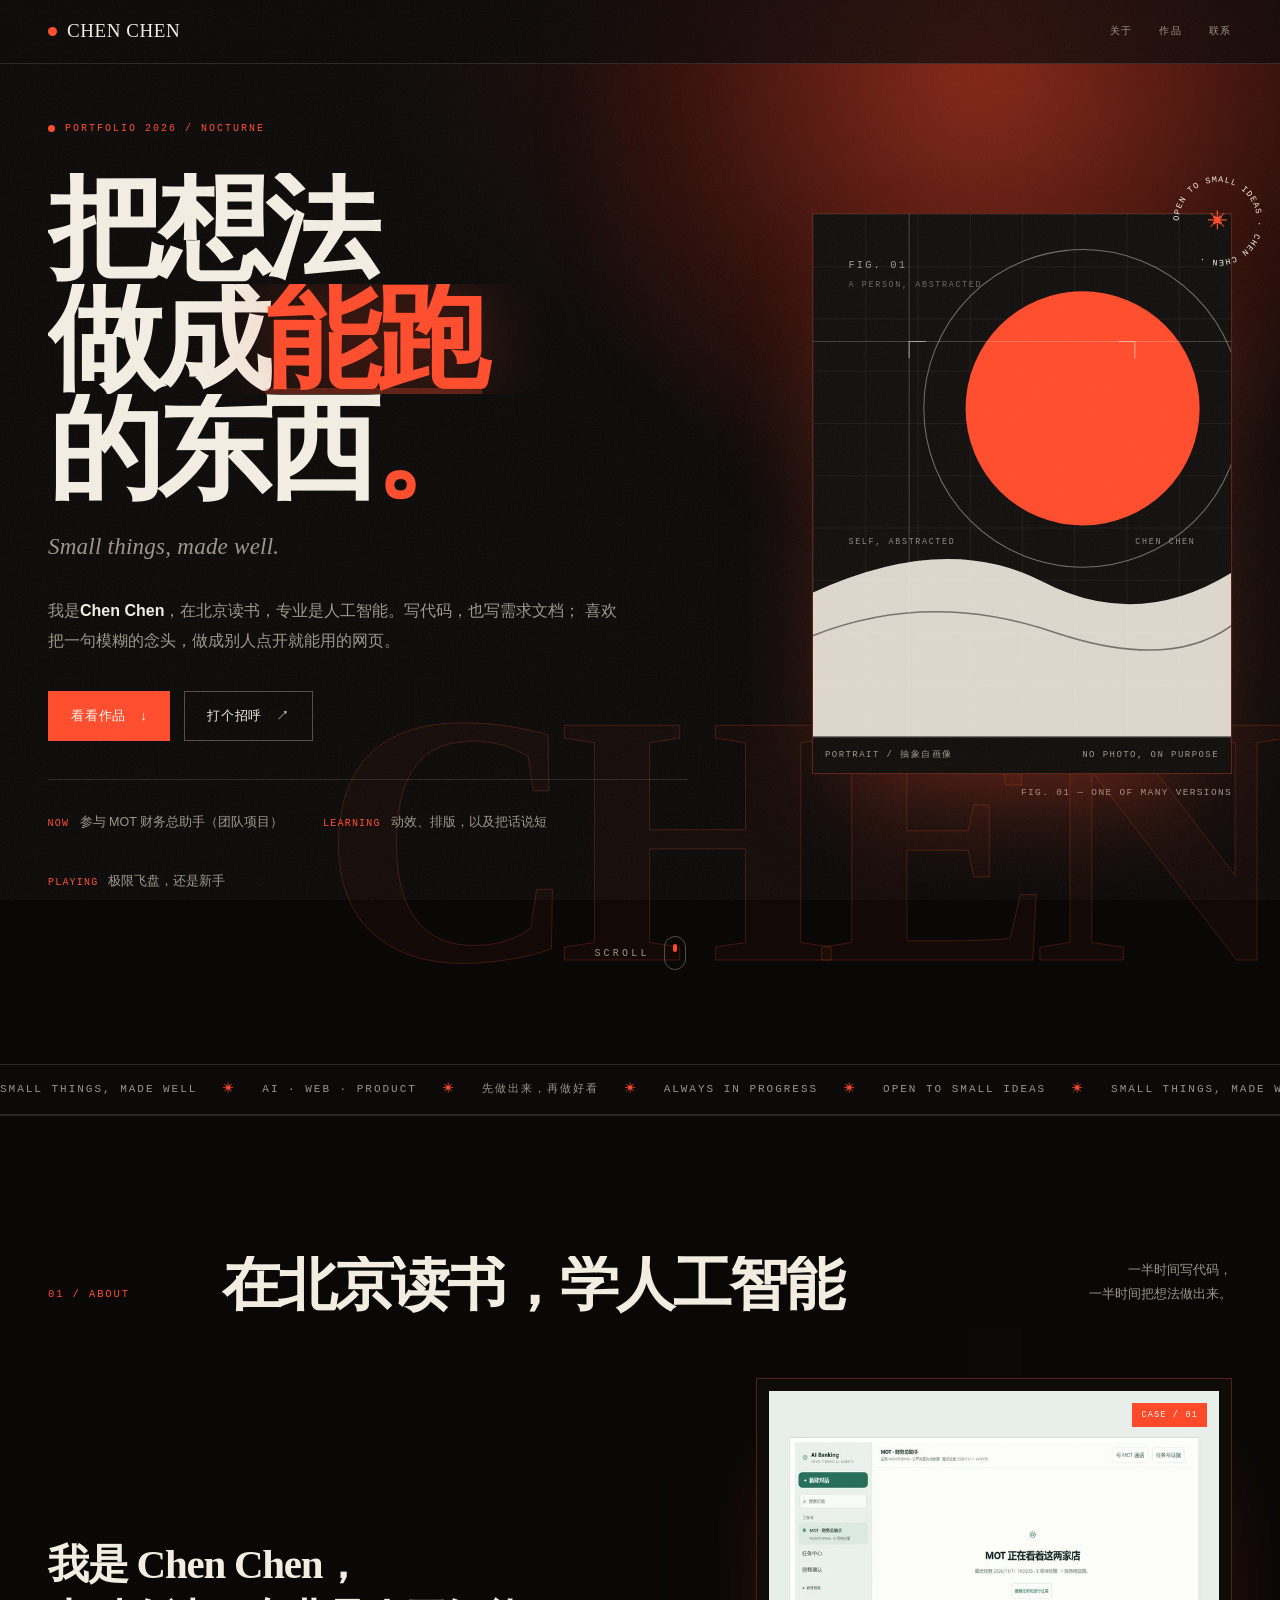
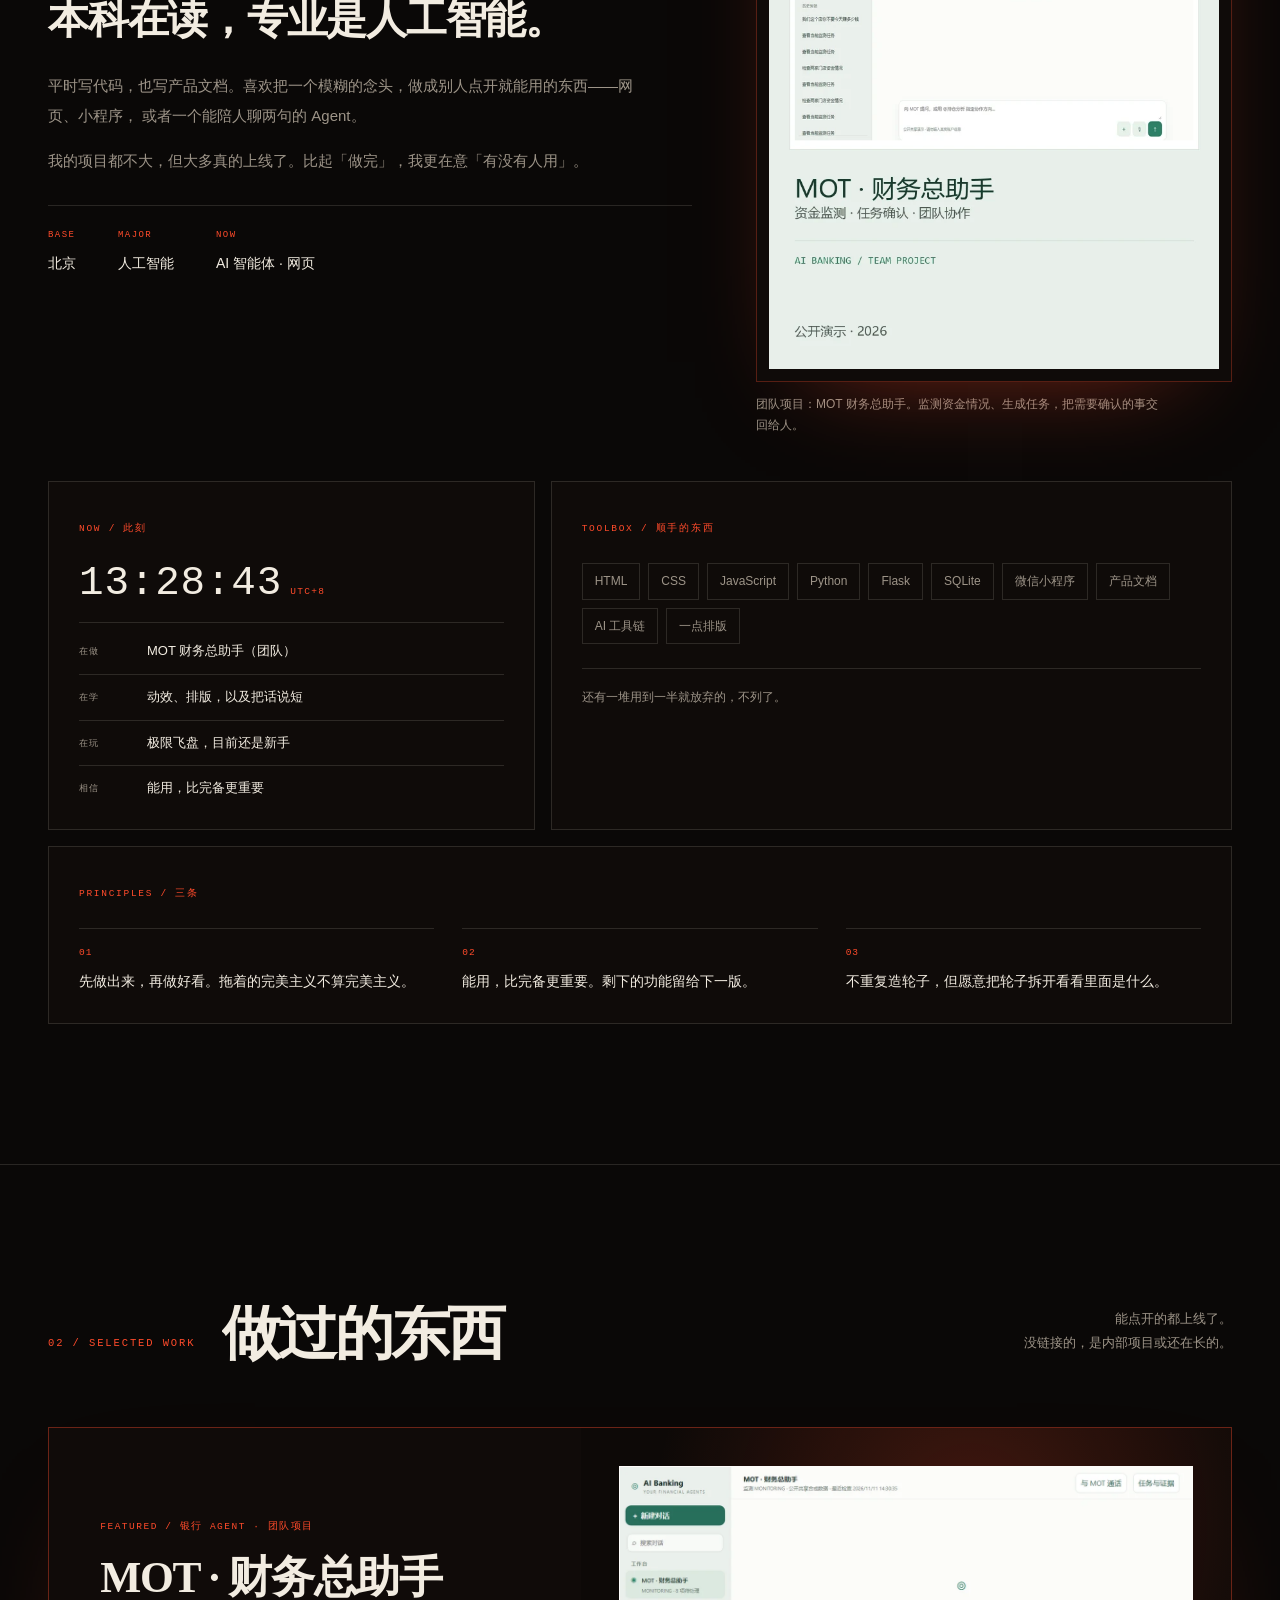
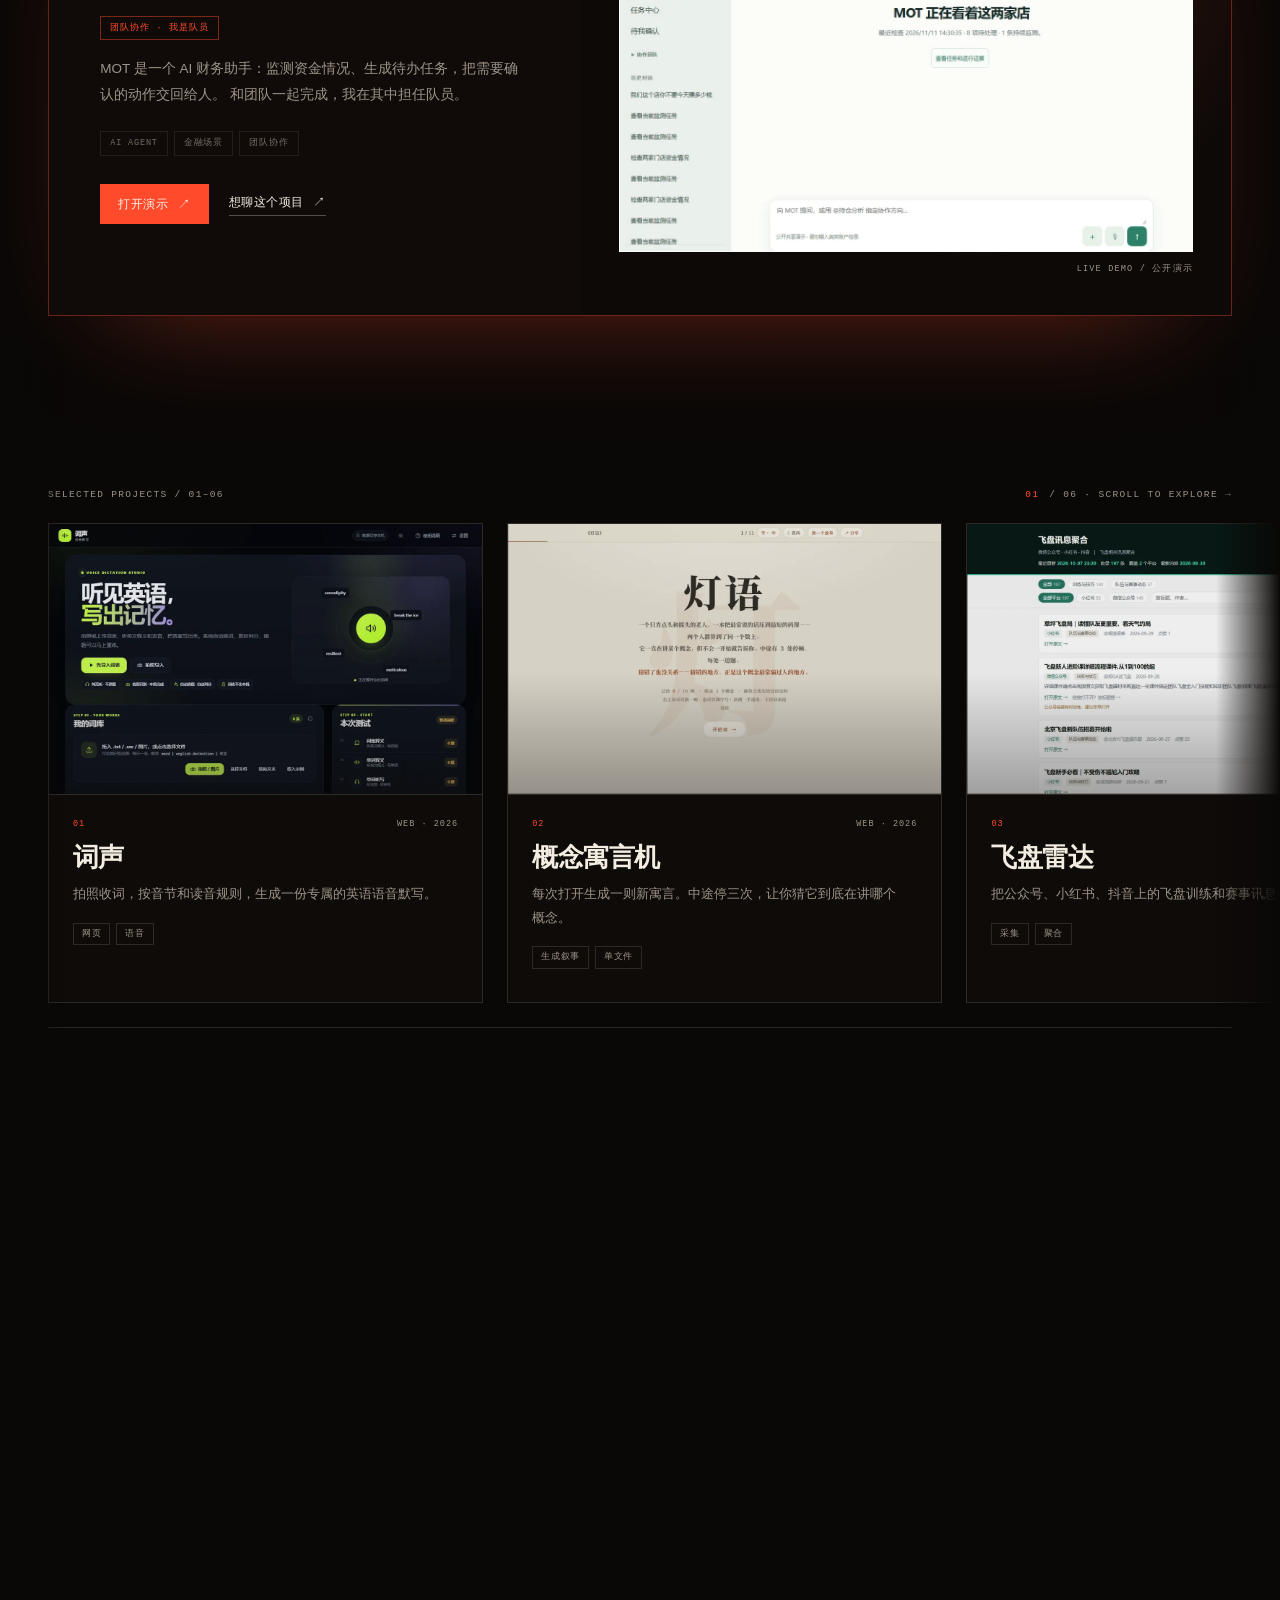
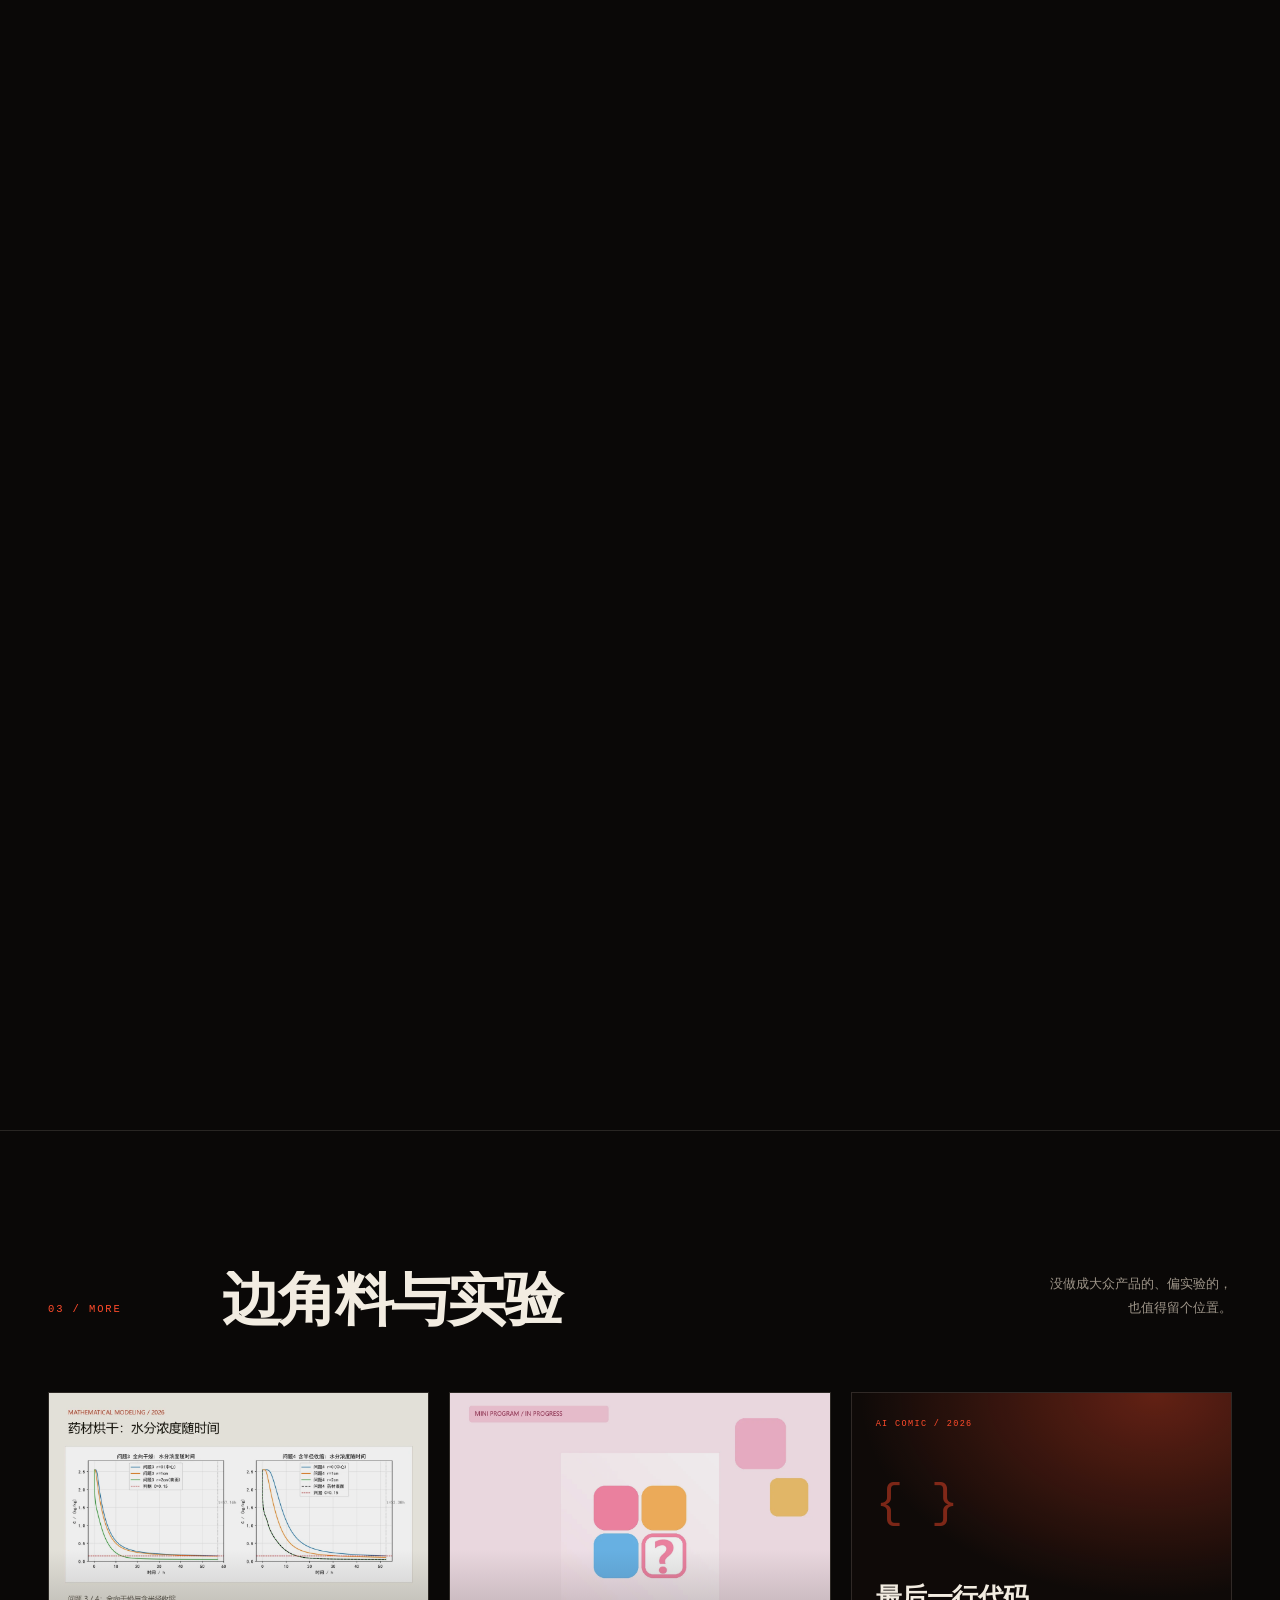
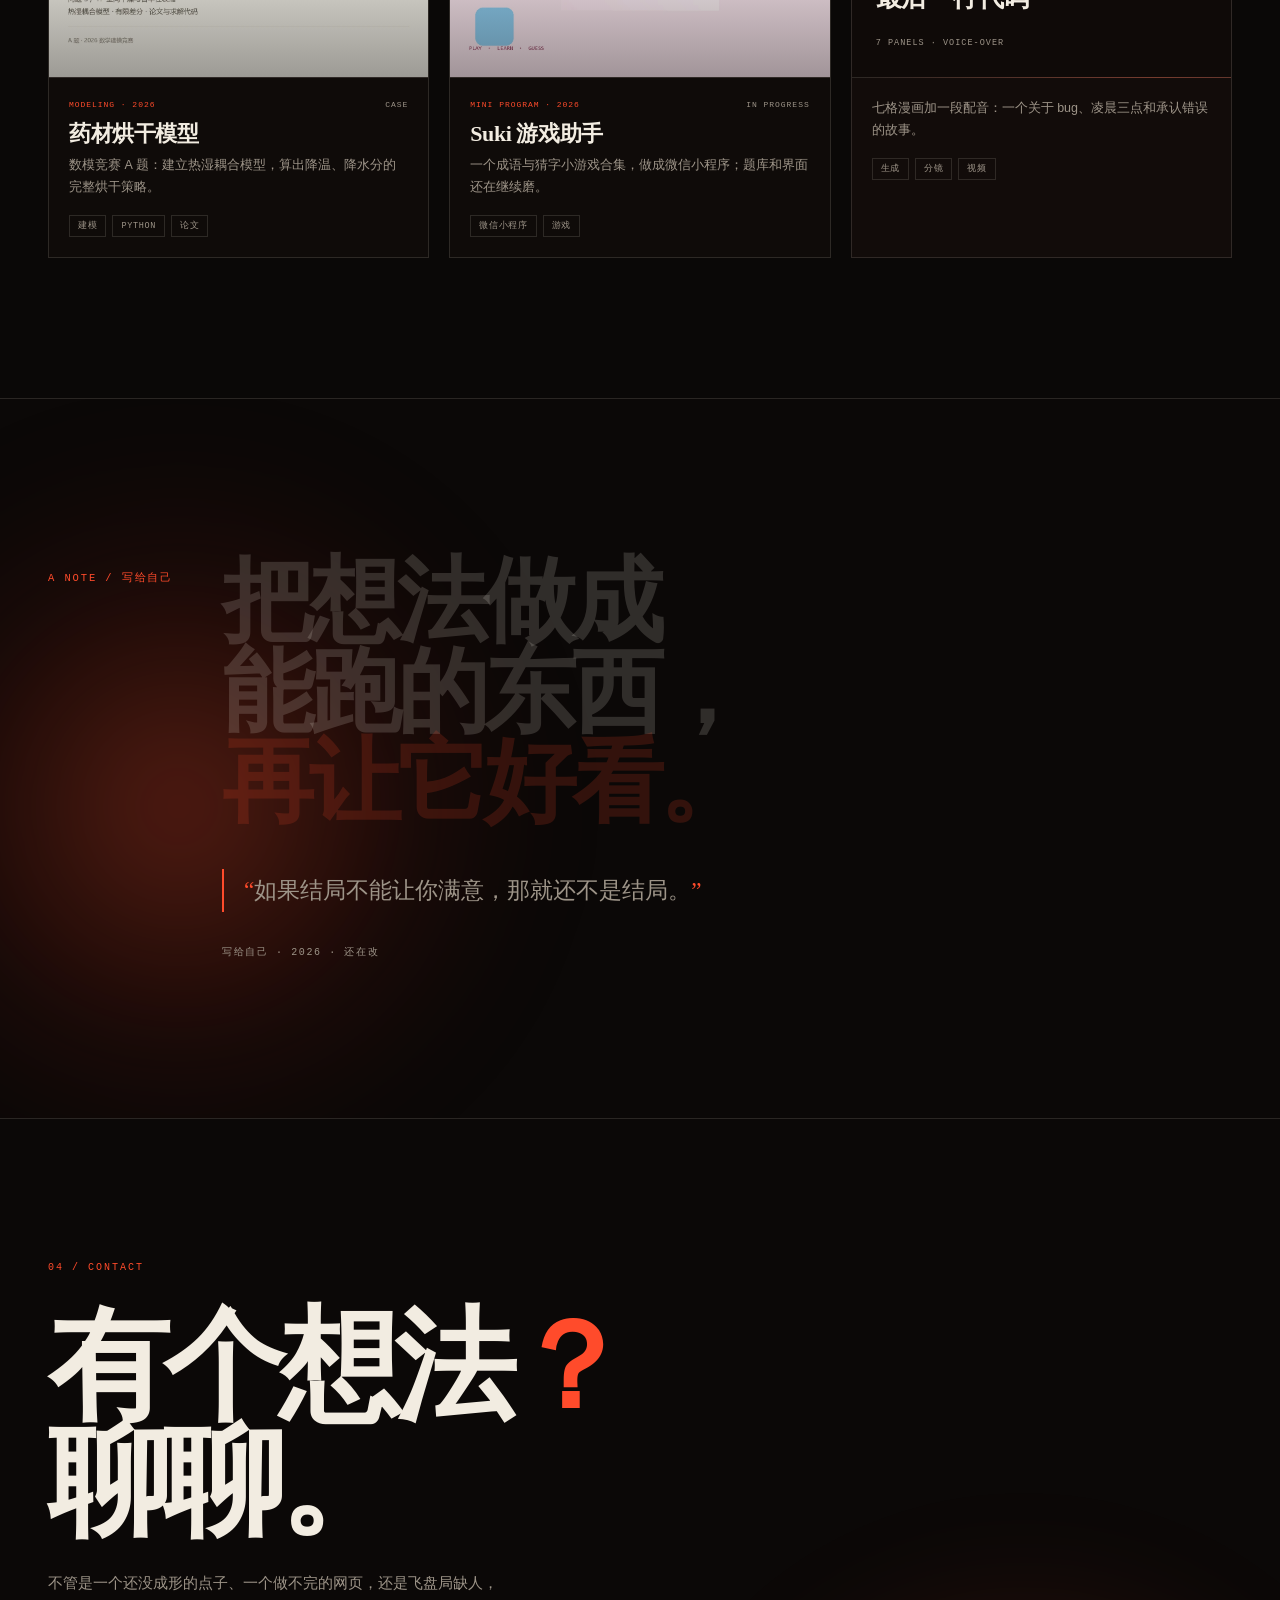
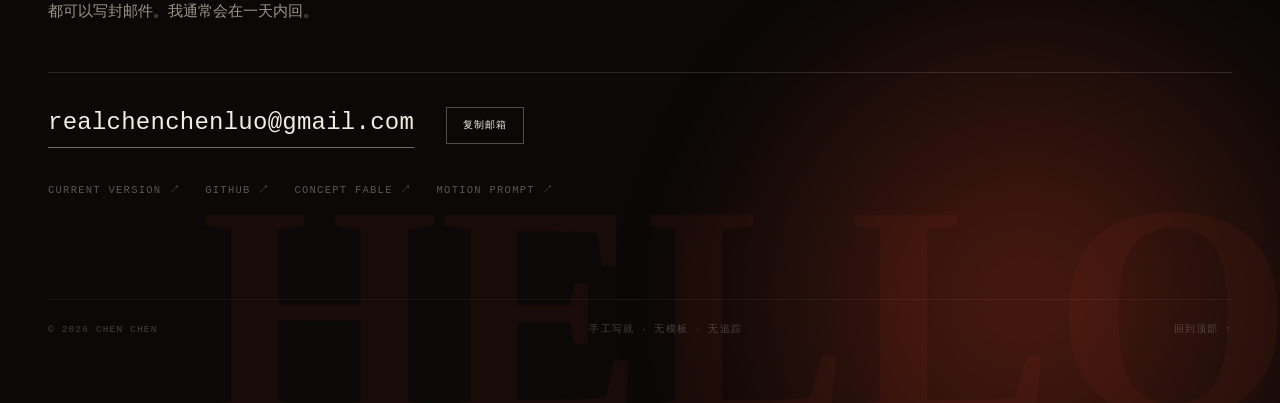
==== v06/index.html @ cf4fee7f "Add Nocturne v06 trial skin" ====
<!DOCTYPE html>
<html lang="zh-CN" data-theme="dark">
<head>
<meta charset="UTF-8">
<meta name="viewport" content="width=device-width, initial-scale=1.0">
<title>Chen Chen · 把想法做成能跑的东西</title>
<meta name="description" content="Chen Chen 的个人主页：在北京学人工智能，写代码，也做点小东西。">
<meta name="author" content="Chen Chen">
<meta name="robots" content="noindex">
<meta property="og:title" content="Chen Chen · 把想法做成能跑的东西">
<meta property="og:description" content="在北京学人工智能，做 AI 智能体、网页和一些小实验。">
<meta property="og:type" content="website">
<link rel="icon" href="data:image/svg+xml,%3Csvg xmlns='http://www.w3.org/2000/svg' viewBox='0 0 64 64'%3E%3Crect width='64' height='64' fill='%2317160f'/%3E%3Ccircle cx='32' cy='32' r='15' fill='%23c4472d'/%3E%3C/svg%3E">
  <script>
  document.documentElement.classList.add('js');
  document.documentElement.setAttribute('data-theme', 'dark');
</script>
<style>
  :root {
    --paper: #f3efe6;
    --paper-2: #eae4d6;
    --card: #f7f4ec;
    --ink: #17160f;
    --soft: #615c50;
    --line: rgba(23, 22, 15, .16);
    --line-strong: rgba(23, 22, 15, .38);
    --accent: #c4472d;
    --accent-soft: rgba(196, 71, 45, .1);
    --serif: "Noto Serif SC", "Songti SC", "STSong", "Source Han Serif SC", "SimSun", serif;
    --sans: "PingFang SC", "Hiragino Sans GB", "Microsoft YaHei", "Noto Sans SC", -apple-system, BlinkMacSystemFont, "Segoe UI", sans-serif;
    --mono: "SFMono-Regular", "Cascadia Code", "JetBrains Mono", Consolas, "Liberation Mono", monospace;
    --ease: cubic-bezier(.22, .68, .18, 1);
  }

  html[data-theme="dark"] {
    --paper: #141412;
    --paper-2: #1d1c18;
    --card: #191814;
    --ink: #f1ecdf;
    --soft: #a49e8e;
    --line: rgba(241, 236, 223, .16);
    --line-strong: rgba(241, 236, 223, .4);
    --accent: #e26a4a;
    --accent-soft: rgba(226, 106, 74, .12);
  }

  * { box-sizing: border-box; }
  html { scroll-behavior: smooth; }
  body {
    margin: 0;
    background: var(--paper);
    color: var(--ink);
    font-family: var(--sans);
    font-size: 16px;
    line-height: 1.7;
    -webkit-font-smoothing: antialiased;
    overflow-x: hidden;
  }
  body::after {
    content: "";
    position: fixed;
    inset: 0;
    z-index: 999;
    pointer-events: none;
    opacity: .045;
    background-image: url("data:image/svg+xml,%3Csvg xmlns='http://www.w3.org/2000/svg' width='180' height='180'%3E%3Cfilter id='n'%3E%3CfeTurbulence type='fractalNoise' baseFrequency='0.85' numOctaves='2' stitchTiles='stitch'/%3E%3C/filter%3E%3Crect width='100%25' height='100%25' filter='url(%23n)'/%3E%3C/svg%3E");
  }
  ::selection { background: var(--accent); color: #fff8ee; }
  a { color: inherit; text-decoration: none; }
  img, svg { display: block; max-width: 100%; }
  button { font: inherit; color: inherit; }
  :focus-visible { outline: 2px dashed var(--accent); outline-offset: 4px; }

  .wrap { width: min(1240px, calc(100% - 96px)); margin-inline: auto; }
  .mono { font-family: var(--mono); }
  .accent { color: var(--accent); }
  .section-title { text-wrap: balance; }
  .hero-intro, .intro-copy p, .project-body p, .experiment-body p, .contact-sub { text-wrap: pretty; }

  .skip {
    position: fixed; top: 12px; left: 12px; z-index: 1000;
    padding: 10px 16px; background: var(--ink); color: var(--paper);
    transform: translateY(-160%); transition: transform .2s;
  }
  .skip:focus { transform: translateY(0); }

  /* ---------- progress ---------- */
  .progress {
    position: fixed; top: 0; left: 0; right: 0; height: 2px;
    z-index: 120; background: transparent;
  }
  .progress span {
    display: block; height: 100%; width: 100%;
    background: var(--accent);
    transform: scaleX(0); transform-origin: left;
  }

  /* ---------- header ---------- */
  .site-head {
    position: fixed; top: 0; left: 0; right: 0; z-index: 110;
    height: 64px;
    display: flex; align-items: center;
    border-bottom: 1px solid var(--line);
    background: color-mix(in srgb, var(--paper) 84%, transparent);
    -webkit-backdrop-filter: blur(12px);
    backdrop-filter: blur(12px);
    transition: transform .3s cubic-bezier(.45, 0, .55, 1), box-shadow .3s ease;
  }
  .site-head.is-hidden { transform: translateY(-100%); }
  .site-head.is-scrolled { box-shadow: 0 12px 24px -20px rgba(23, 22, 15, .45); }
  .head-inner {
    width: min(1240px, calc(100% - 96px)); margin-inline: auto;
    display: flex; align-items: center; justify-content: space-between; gap: 24px;
  }
  .brand {
    display: inline-flex; align-items: center; gap: 10px;
    font-family: var(--mono); font-size: 12px; letter-spacing: .16em;
  }
  .brand-dot {
    width: 9px; height: 9px; border-radius: 50%;
    background: var(--accent);
    box-shadow: 0 0 0 0 var(--accent-soft);
    animation: pulse 2.6s infinite;
  }
  .brand-en { letter-spacing: .16em; }
  .head-nav { display: flex; align-items: center; gap: 28px; }
  .head-nav a {
    position: relative; font-size: 13px; color: var(--soft);
    letter-spacing: .04em; transition: color .25s;
  }
  .head-nav a::after {
    content: ""; position: absolute; left: 0; bottom: -5px;
    width: 100%; height: 1px; background: var(--ink);
    transform: scaleX(0); transform-origin: right; transition: transform .3s var(--ease);
  }
  .head-nav a:hover { color: var(--ink); }
  .head-nav a:hover::after { transform: scaleX(1); transform-origin: left; }
  .head-nav a.is-active { color: var(--accent); }
  .head-nav a.is-active::after {
    background: var(--accent);
    transform: scaleX(1); transform-origin: left;
    transition: transform .25s cubic-bezier(.33, 1, .68, 1);
  }

  .theme-btn {
    width: 36px; height: 36px; padding: 0;
    display: grid; place-items: center;
    border: 1px solid var(--line); border-radius: 50%;
    background: transparent; cursor: pointer;
    transition: border-color .25s, transform .35s var(--ease);
  }
  .theme-btn:hover { border-color: var(--line-strong); transform: rotate(18deg); }
  .theme-btn svg { width: 16px; height: 16px; }
  .theme-btn .icon-sun { display: none; }
  html[data-theme="dark"] .theme-btn .icon-sun { display: block; }
  html[data-theme="dark"] .theme-btn .icon-moon { display: none; }

  /* ---------- hero ---------- */
  .hero { position: relative; padding: 142px 0 64px; }
  .hero > .wrap { position: relative; }
  .hero-copy, .hero-figure { position: relative; z-index: 1; }
  .hero-grid {
    display: grid; grid-template-columns: minmax(0, 1.28fr) minmax(300px, .72fr);
    gap: clamp(36px, 6vw, 92px); align-items: center;
  }
  .kicker {
    display: inline-flex; align-items: center; gap: 10px;
    font-family: var(--mono); font-size: 11px; letter-spacing: .18em;
    color: var(--soft); text-transform: uppercase;
  }
  .live-dot {
    width: 7px; height: 7px; border-radius: 50%; background: var(--accent);
    animation: pulse 2.2s infinite;
  }
  .hero-title {
    margin: 26px 0 0;
    font-family: var(--serif);
    font-weight: 700;
    font-size: clamp(54px, 7.6vw, 112px);
    line-height: 1.02;
    letter-spacing: -.035em;
  }
  .hero-title .line { display: block; overflow: hidden; padding-bottom: .06em; }
  .hero-title .line > span {
    display: inline-block;
    transform: translateY(112%);
    animation: rise .95s var(--ease) forwards;
  }
  .hero-title .line:nth-child(2) > span { animation-delay: .1s; }
  .hero-title .line:nth-child(3) > span { animation-delay: .2s; }
  .hero-title .mark {
    color: var(--accent); position: relative; white-space: nowrap;
  }
  .hero-title .mark::after {
    content: ""; position: absolute; left: 0; right: 0; bottom: .04em;
    height: .08em; background: currentColor; opacity: .28; border-radius: 2px;
    transform: scaleX(0); transform-origin: left;
    animation: underline 1s var(--ease) .95s forwards;
  }
  .hero-title .period { color: var(--accent); }
  .hero-en {
    margin: 22px 0 0;
    font-family: var(--serif); font-style: italic;
    font-size: clamp(17px, 1.6vw, 21px);
    color: var(--soft); letter-spacing: .01em;
    opacity: 0; animation: fade .7s ease .65s forwards;
  }
  .hero-intro {
    margin: 30px 0 0; max-width: 34em;
    font-size: 16px; line-height: 1.95; color: var(--soft);
    opacity: 0; animation: fade .7s ease .75s forwards;
  }
  .hero-intro strong { color: var(--ink); font-weight: 600; }
  .hero-actions {
    margin-top: 34px; display: flex; flex-wrap: wrap; gap: 12px;
    opacity: 0; animation: fade .7s ease .85s forwards;
  }
  .btn {
    --mx: 0px; --my: 0px;
    display: inline-flex; align-items: center; gap: 14px;
    padding: 13px 22px; border: 1px solid var(--line-strong); border-radius: 2px;
    font-size: 13px; letter-spacing: .06em;
    transform: translate(var(--mx), var(--my));
    will-change: transform;
    transition: background .25s, color .25s, border-color .25s;
  }
  .btn span { transition: transform .25s var(--ease); }
  .btn:hover { border-color: var(--ink); }
  .btn:hover span { transform: translate(2px, -2px); }
  .btn-solid { background: var(--ink); color: var(--paper); border-color: var(--ink); }
  .btn-solid:hover { background: var(--accent); border-color: var(--accent); color: #fff8ee; }

  .hero-facts {
    display: flex; flex-wrap: wrap; gap: 12px 40px;
    margin-top: 38px; padding-top: 20px;
    border-top: 1px solid var(--line);
    opacity: 0; animation: fade .7s ease .9s forwards;
  }
  .fact { display: flex; gap: 10px; align-items: baseline; font-size: 12.5px; }
  .fact b {
    font-family: var(--mono); font-size: 10px; font-weight: 400;
    letter-spacing: .12em; color: var(--accent); text-transform: uppercase;
  }
  .fact span { color: var(--soft); }

  /* portrait */
  .hero-figure {
    position: relative; justify-self: end; width: 100%; max-width: 400px;
    opacity: 0; animation: fade 1s ease .35s forwards;
  }
  .portrait-stage { width: 100%; perspective: 900px; }
  .portrait {
    position: relative; margin: 0;
    border: 1px solid var(--line-strong);
    background: var(--paper-2);
    transform-style: preserve-3d;
    will-change: transform;
  }
  .portrait-art { position: relative; overflow: hidden; }
  .portrait svg { width: 100%; height: auto; }
  .portrait-glare {
    position: absolute; inset: 0; z-index: 2; pointer-events: none;
    opacity: 0;
    background: radial-gradient(130px circle at var(--gx, 50%) var(--gy, 50%), rgba(255, 255, 255, .42), rgba(255, 255, 255, 0) 70%);
    transition: opacity .4s cubic-bezier(.16, 1, .3, 1);
  }
  .portrait.is-tilting .portrait-glare { opacity: 1; }
  .portrait-caption {
    display: flex; justify-content: space-between; gap: 12px;
    padding: 10px 12px; border-top: 1px solid var(--line-strong);
    font-family: var(--mono); font-size: 9px; letter-spacing: .16em;
    color: var(--soft); text-transform: uppercase;
  }
  .stamp {
    position: absolute; top: -46px; right: -40px; z-index: 2;
    width: 108px; height: 108px;
    display: grid; place-items: center;
    overflow: hidden;
    color: var(--ink);
  }
  .stamp svg { position: absolute; inset: 0; width: 100%; height: 100%; animation: spin 26s linear infinite; }
  .stamp text {
    font-family: var(--mono); font-size: 8.5px; letter-spacing: .12em;
    fill: currentColor; text-transform: uppercase;
  }
  .stamp-star { font-size: 20px; color: var(--accent); }
  .figure-note {
    margin: 12px 0 0; text-align: right;
    font-family: var(--mono); font-size: 9.5px; letter-spacing: .14em;
    color: var(--soft); text-transform: uppercase;
  }

  .hero-watermark {
    position: absolute; right: -2vw; bottom: -4vw; z-index: 0;
    font-family: var(--serif); font-weight: 700; font-size: 21vw; line-height: 1;
    letter-spacing: -.06em; color: var(--ink); opacity: .035;
    pointer-events: none; user-select: none;
  }

  /* ---------- scroll cue ---------- */
  .scroll-cue {
    display: flex; align-items: center; justify-content: center; gap: 14px;
    margin: 32px auto 0; color: var(--soft);
  }
  .cue-word {
    font-family: var(--mono); font-size: 10px; letter-spacing: .3em;
    text-transform: uppercase;
  }
  .cue-mouse {
    position: relative; width: 22px; height: 34px;
    border: 1.5px solid var(--ink); border-radius: 12px;
  }
  .cue-mouse i {
    position: absolute; left: 50%; top: 7px;
    width: 4px; height: 8px; margin-left: -2px; border-radius: 2px;
    background: var(--accent);
    animation: cue-drop 1.57s infinite;
  }
  @keyframes cue-drop {
    0% { transform: translateY(0); opacity: 1; }
    45% { opacity: 1; }
    70% { transform: translateY(14px); opacity: 0; }
    76% { transform: translateY(0); opacity: 0; }
    100% { transform: translateY(0); opacity: 1; }
  }

  /* ---------- ticker ---------- */
  .ticker {
    margin-top: 40px;
    border-block: 1px solid var(--line);
    overflow: hidden; padding: 15px 0;
    background: var(--paper-2);
  }
  .ticker-track {
    display: flex; width: max-content;
    animation: marquee 34s linear infinite;
  }
  .ticker:hover .ticker-track { animation-play-state: paused; }
  .ticker-group {
    display: flex; align-items: center; gap: 26px;
    padding-right: 26px;
    font-family: var(--mono); font-size: 11px; letter-spacing: .18em;
    color: var(--soft); text-transform: uppercase; white-space: nowrap;
  }
  .ticker-group i { font-style: normal; color: var(--accent); }

  /* ---------- sections ---------- */
  section { scroll-margin-top: 84px; }
  .section { padding: 110px 0; border-top: 1px solid var(--line); }
  .section-head {
    display: grid; grid-template-columns: 150px minmax(0, 1fr) 280px;
    gap: 24px; align-items: end; margin-bottom: 56px;
  }
  .section-index {
    font-family: var(--mono); font-size: 10.5px; letter-spacing: .18em;
    color: var(--accent); text-transform: uppercase; padding-bottom: 10px;
    white-space: nowrap;
  }
  .section-title {
    margin: 0; font-family: var(--serif); font-weight: 700;
    font-size: clamp(38px, 4.6vw, 64px); line-height: 1.08; letter-spacing: -.03em;
  }
  .section-note {
    margin: 0; font-size: 13px; line-height: 1.85; color: var(--soft);
    text-align: right; padding-bottom: 8px;
  }

  /* ---------- about ---------- */
  .bento {
    display: grid; grid-template-columns: repeat(12, 1fr);
    gap: 16px;
  }
  .card {
    position: relative;
    padding: 30px;
    border: 1px solid var(--line);
    background: var(--card);
    overflow: hidden;
  }
  .card::before {
    content: ""; position: absolute; inset: 0; pointer-events: none;
    background: linear-gradient(135deg, var(--accent-soft), transparent 55%);
    opacity: 0; transition: opacity .4s;
  }
  .card:hover::before { opacity: 1; }
  .card-now { grid-column: span 5; }
  .card-tools { grid-column: span 5; }
  .card-principles { grid-column: span 7; }
  .card-label {
    display: inline-block; margin-bottom: 26px;
    font-family: var(--mono); font-size: 9.5px; letter-spacing: .18em;
    color: var(--accent); text-transform: uppercase;
  }
  .stats {
    display: grid; grid-template-columns: repeat(3, 1fr);
    gap: 12px; margin-top: 28px; padding-top: 22px;
    border-top: 1px solid var(--line);
  }
  .stat b {
    display: block; font-family: var(--serif); font-size: 34px; line-height: 1;
    font-weight: 700; letter-spacing: -.03em;
  }
  .stat span {
    display: block; margin-top: 8px;
    font-family: var(--mono); font-size: 9px; letter-spacing: .12em;
    color: var(--soft); text-transform: uppercase;
  }
  .clock-row {
    display: flex; align-items: baseline; gap: 8px;
    padding-bottom: 18px; border-bottom: 1px solid var(--line);
  }
  .clock {
    font-family: var(--mono); font-size: clamp(30px, 3.2vw, 42px);
    letter-spacing: .02em; line-height: 1; font-variant-numeric: tabular-nums;
  }
  .clock-zone { font-family: var(--mono); font-size: 9.5px; letter-spacing: .14em; color: var(--accent); }
  .now-rows { margin-top: 6px; }
  .now-row {
    display: grid; grid-template-columns: 58px 1fr; gap: 10px;
    padding: 12px 0; border-bottom: 1px solid var(--line);
    font-size: 13px;
  }
  .now-row:last-child { border-bottom: 0; padding-bottom: 0; }
  .now-row span {
    font-family: var(--mono); font-size: 9px; letter-spacing: .12em;
    color: var(--soft); text-transform: uppercase; padding-top: 4px;
  }
  .now-row b { font-weight: 500; line-height: 1.6; }
  .chips { position: relative; display: flex; flex-wrap: wrap; gap: 8px; }
  .chips span {
    padding: 7px 12px; border: 1px solid var(--line);
    font-size: 12px; color: var(--soft);
    transition: background .25s, color .25s, border-color .25s, transform .25s var(--ease);
  }
  .chips span:hover {
    background: var(--ink); color: var(--paper); border-color: var(--ink);
    transform: translateY(-2px);
  }
  .toolbox-note {
    position: relative; margin: 24px 0 0; padding-top: 18px;
    border-top: 1px solid var(--line);
    font-size: 12px; line-height: 1.7; color: var(--soft);
  }
  .principles { list-style: none; margin: 0; padding: 0; position: relative; }
  .principles li {
    display: grid; grid-template-columns: 40px 1fr; gap: 14px;
    padding: 14px 0; border-bottom: 1px solid var(--line);
    font-size: 14px; line-height: 1.7;
  }
  .principles li:last-child { border-bottom: 0; padding-bottom: 0; }
  .principles i {
    font-family: var(--mono); font-style: normal; font-size: 9.5px;
    letter-spacing: .1em; color: var(--accent); padding-top: 5px;
  }

  /* ---------- statement ---------- */
  .statement {
    padding: 108px 0;
    border-top: 1px solid var(--line);
    background: var(--paper-2);
  }
  .statement .wrap {
    display: grid; grid-template-columns: 150px minmax(0, 1fr);
    gap: 24px; align-items: start;
  }
  .statement-kicker {
    margin: 0; padding-top: 14px;
    font-family: var(--mono); font-size: 10.5px; letter-spacing: .18em;
    color: var(--accent); text-transform: uppercase;
  }
  .statement-text {
    margin: 0; max-width: 12em;
    font-family: var(--serif); font-weight: 700;
    font-size: clamp(38px, 5.6vw, 74px); line-height: 1.16; letter-spacing: -.035em;
  }
  .statement-text .line { display: block; }
  .statement-text .line.accent { color: var(--accent); }
  .statement-text .ch { opacity: .16; }
  .statement-quote {
    margin: 42px 0 0;
    padding-left: 20px;
    border-left: 2px solid var(--accent);
    max-width: 30em;
    font-family: var(--serif);
    font-size: clamp(17px, 1.7vw, 21px);
    line-height: 1.85;
    color: var(--soft);
    text-wrap: pretty;
  }
  .statement-quote .accent { color: var(--accent); }
  .statement-sign {
    margin: 32px 0 0;
    font-family: var(--mono); font-size: 10px; letter-spacing: .16em;
    color: var(--soft); text-transform: uppercase;
  }

  /* ---------- contact ---------- */
  .contact {
    margin-top: 40px;
    background: var(--ink); color: var(--paper);
    padding: 120px 0 64px;
    position: relative; overflow: hidden;
  }
  .contact > .wrap { position: relative; z-index: 1; }
  .contact .contact-kicker {
    display: block; margin-bottom: 34px;
    font-family: var(--mono); font-size: 10px; letter-spacing: .2em;
    color: var(--accent); text-transform: uppercase;
  }
  .contact h2 {
    margin: 0; font-family: var(--serif); font-weight: 700;
    font-size: clamp(52px, 8vw, 112px); line-height: 1.02; letter-spacing: -.04em;
  }
  .contact h2 .accent { color: var(--accent); }
  .contact-sub {
    margin: 30px 0 0; max-width: 30em;
    font-size: 15px; line-height: 1.9; color: var(--paper); opacity: .62;
  }
  .contact-actions {
    display: flex; flex-wrap: wrap; align-items: center; gap: 20px 32px;
    margin-top: 46px; padding-top: 30px;
    border-top: 1px solid color-mix(in srgb, currentColor 22%, transparent);
  }
  .email {
    font-family: var(--mono); font-size: clamp(16px, 2.2vw, 24px);
    letter-spacing: .01em; position: relative; padding-bottom: 4px;
  }
  .email::after {
    content: ""; position: absolute; left: 0; bottom: 0; width: 100%; height: 1px;
    background: currentColor; opacity: .45;
    transform-origin: right; transition: transform .35s var(--ease);
  }
  .email:hover::after { transform: scaleX(0); }
  .copy-btn {
    --mx: 0px; --my: 0px;
    padding: 9px 16px; border: 1px solid color-mix(in srgb, currentColor 30%, transparent);
    background: transparent; color: var(--paper); cursor: pointer;
    font-family: var(--mono); font-size: 10px; letter-spacing: .1em;
    text-transform: uppercase;
    transform: translate(var(--mx), var(--my));
    will-change: transform;
    transition: background .25s, color .25s, border-color .25s;
  }
  .copy-btn:hover { background: var(--paper); color: var(--ink); border-color: var(--paper); }
  .contact-links { display: flex; flex-wrap: wrap; gap: 24px; margin-top: 34px; }
  .contact-links a {
    font-family: var(--mono); font-size: 10.5px; letter-spacing: .12em;
    text-transform: uppercase; color: var(--paper); opacity: .55;
    transition: opacity .25s, color .25s;
  }
  .contact-links a:hover { opacity: 1; color: var(--accent); }
  .contact-foot {
    display: flex; flex-wrap: wrap; justify-content: space-between; gap: 12px;
    margin-top: 100px; padding-top: 22px;
    border-top: 1px solid color-mix(in srgb, currentColor 18%, transparent);
    font-family: var(--mono); font-size: 9.5px; letter-spacing: .12em;
    color: var(--paper); opacity: .4; text-transform: uppercase;
  }
  .contact-watermark {
    position: absolute; right: -1vw; bottom: -5vw; z-index: 0;
    font-family: var(--serif); font-weight: 700; font-size: 24vw; line-height: 1;
    opacity: .05; pointer-events: none; user-select: none;
  }

  /* ---------- cursor follower ---------- */
  .cursor {
    position: fixed; top: 0; left: 0; z-index: 950;
    width: 34px; height: 34px; margin: -17px 0 0 -17px;
    border: 1px solid var(--accent); border-radius: 50%;
    pointer-events: none; opacity: 0; will-change: transform;
    transition: width .25s var(--ease), height .25s var(--ease),
                margin .25s var(--ease), background .25s, opacity .3s;
  }
  .cursor::after {
    content: ""; position: absolute; left: 50%; top: 50%;
    width: 4px; height: 4px; margin: -2px 0 0 -2px;
    border-radius: 50%; background: var(--accent);
  }
  .cursor.on { opacity: .88; }
  .cursor.grow {
    width: 52px; height: 52px; margin: -26px 0 0 -26px;
    background: var(--accent-soft);
  }

  /* ---------- toast ---------- */
  .toast {
    position: fixed; left: 50%; bottom: 32px; z-index: 200;
    transform: translate(-50%, 20px);
    padding: 11px 20px; background: var(--ink); color: var(--paper);
    border: 1px solid var(--line-strong);
    font-family: var(--mono); font-size: 11px; letter-spacing: .08em;
    opacity: 0; pointer-events: none;
    transition: opacity .3s, transform .3s var(--ease);
  }
  .toast.show { opacity: 1; transform: translate(-50%, 0); }

  /* ---------- reveal ---------- */
  .reveal { opacity: 0; transform: translateY(26px); transition: opacity .8s var(--ease), transform .8s var(--ease); }
  html:not(.js) .reveal { opacity: 1; transform: none; }
  .reveal.in { opacity: 1; transform: none; }

  /* ---------- keyframes ---------- */
  @keyframes rise { to { transform: translateY(0); } }
  @keyframes fade { to { opacity: 1; } }
  @keyframes underline { to { transform: scaleX(1); } }
  @keyframes spin { to { transform: rotate(360deg); } }
  @keyframes pulse {
    0% { box-shadow: 0 0 0 0 rgba(196, 71, 45, .35); }
    70% { box-shadow: 0 0 0 7px rgba(196, 71, 45, 0); }
    100% { box-shadow: 0 0 0 0 rgba(196, 71, 45, 0); }
  }
  @keyframes marquee { to { transform: translateX(-50%); } }

  /* ---------- intro / about ---------- */
  .intro-grid {
    display: grid; grid-template-columns: minmax(0, 1.15fr) minmax(280px, .85fr);
    gap: clamp(32px, 5vw, 72px); align-items: center;
  }
  .intro-copy p {
    margin: 0 0 16px; max-width: 40em;
    font-size: 15px; line-height: 1.95; color: var(--soft);
  }
  .intro-copy .intro-lead {
    margin: 0 0 24px;
    font-family: var(--serif); font-weight: 600;
    font-size: clamp(23px, 2.4vw, 32px); line-height: 1.5;
    letter-spacing: -.02em; color: var(--ink);
    max-width: 18em;
  }
  .intro-facts {
    display: flex; flex-wrap: wrap; gap: 18px 42px;
    margin-top: 30px; padding-top: 22px;
    border-top: 1px solid var(--line);
  }
  .intro-facts span {
    display: block; margin-bottom: 5px;
    font-family: var(--mono); font-size: 9px; letter-spacing: .16em;
    color: var(--accent); text-transform: uppercase;
  }
  .intro-facts b { font-weight: 500; font-size: 14px; }
  .intro-media { margin: 0; }
  .intro-frame {
    position: relative; padding: 12px;
    border: 1px solid var(--line-strong);
    background: var(--paper-2);
    transition: transform .5s var(--ease);
  }
  .intro-frame:hover { transform: rotate(-.6deg) translateY(-3px); }
  .intro-frame img { width: 100%; height: auto; display: block; }
  .intro-media-tag {
    position: absolute; top: 24px; right: 24px; left: auto;
    padding: 5px 9px; background: var(--ink); color: var(--paper);
    font-family: var(--mono); font-size: 8.5px; letter-spacing: .14em;
    text-transform: uppercase;
  }
  .intro-media figcaption {
    margin-top: 12px; font-size: 12px; line-height: 1.7; color: var(--soft);
    max-width: 34em;
  }
  .about-bento {
    grid-template-columns: 5fr 7fr;
    margin-top: 46px;
  }
  .about-bento .card { grid-column: auto; }
  .about-bento .card-principles { grid-column: 1 / -1; }
  .about-bento .principles {
    display: grid; grid-template-columns: repeat(3, 1fr); gap: 28px;
  }
  .about-bento .principles li {
    display: block; border-bottom: 0; border-top: 1px solid var(--line);
    padding: 16px 0 0;
  }
  .about-bento .principles i { display: block; margin-bottom: 8px; padding-top: 0; }

  /* ---------- work gallery ---------- */
  .feature-card {
    display: grid; grid-template-columns: minmax(0, .9fr) minmax(0, 1.1fr);
    background: var(--ink); color: var(--paper);
    border: 1px solid var(--ink);
    margin-bottom: 24px; overflow: hidden;
  }
  .feature-copy {
    padding: clamp(30px, 4vw, 54px);
    display: flex; flex-direction: column; justify-content: center; align-items: flex-start;
  }
  .feature-label {
    font-family: var(--mono); font-size: 9.5px; letter-spacing: .16em;
    color: var(--accent); text-transform: uppercase;
  }
  .feature-role {
    display: inline-flex; align-items: center; gap: 8px;
    margin: -4px 0 16px; padding: 4px 9px;
    border: 1px solid color-mix(in srgb, var(--accent) 45%, transparent);
    color: var(--accent);
    font-family: var(--mono); font-size: 8.5px; letter-spacing: .12em;
    text-transform: uppercase;
  }
  .feature-copy h3 {
    margin: 18px 0;
    font-family: var(--serif); font-size: clamp(32px, 3.4vw, 48px);
    font-weight: 700; line-height: 1.12; letter-spacing: -.03em;
  }
  .feature-copy p {
    margin: 0; max-width: 40em;
    font-size: 13.5px; line-height: 1.9; color: var(--paper); opacity: .64;
  }
  .feature-tags { display: flex; flex-wrap: wrap; gap: 6px; margin-top: 24px; }
  .feature-tags span {
    padding: 4px 9px; border: 1px solid color-mix(in srgb, var(--paper) 24%, transparent);
    font-family: var(--mono); font-size: 8.5px; letter-spacing: .1em;
    text-transform: uppercase; color: var(--paper); opacity: .7;
  }
  .feature-actions {
    display: flex; flex-wrap: wrap; align-items: center; gap: 20px;
    margin-top: 28px;
  }
  .feature-link {
    display: inline-flex; align-items: center; gap: 10px;
    padding-bottom: 3px;
    border-bottom: 1px solid color-mix(in srgb, var(--paper) 35%, transparent);
    font-size: 12px; letter-spacing: .04em;
  }
  .feature-link span { transition: transform .25s var(--ease); }
  .feature-link:hover { color: var(--accent); border-color: var(--accent); }
  .feature-link:hover span { transform: translate(2px, -2px); }
  .feature-demo {
    display: inline-flex; align-items: center; gap: 10px;
    padding: 10px 18px; background: var(--accent); color: #fff8ee;
    font-size: 12px; letter-spacing: .04em;
    transition: background .25s, transform .25s var(--ease);
  }
  .feature-demo span { transition: transform .25s var(--ease); }
  .feature-demo:hover { background: #d95538; transform: translateY(-2px); }
  .feature-demo:hover span { transform: translate(2px, -2px); }
  .feature-media {
    display: flex; align-items: center; justify-content: center;
    padding: clamp(20px, 3vw, 38px);
    background: #e7efe9;
  }
  .feature-media-inner { width: 100%; position: relative; }
  .feature-media img {
    width: 100%; height: auto; display: block;
    background: #fff; border: 1px solid rgba(23, 22, 15, .12);
    box-shadow: 0 24px 44px -28px rgba(23, 22, 15, .5);
    transition: transform .5s var(--ease);
  }
  .feature-card:hover .feature-media img { transform: translateY(-4px) scale(1.015); }
  .feature-media-label {
    display: block; margin-top: 10px; text-align: right;
    font-family: var(--mono); font-size: 8.5px; letter-spacing: .14em;
    color: #4c5a52; text-transform: uppercase;
  }

  .project-card {
    position: relative; display: flex; flex-direction: column;
    border: 1px solid var(--line); background: var(--card);
    transition: transform .35s var(--ease), box-shadow .35s var(--ease), border-color .35s;
  }
  .project-card:hover {
    transform: translateY(-6px);
    border-color: var(--line-strong);
    box-shadow: 0 26px 48px -32px rgba(23, 22, 15, .5);
  }
  .project-media {
    margin: 0; aspect-ratio: 16 / 10; overflow: hidden;
    background: var(--paper-2); border-bottom: 1px solid var(--line);
  }
  .project-media img {
    width: 100%; height: 100%; object-fit: cover; object-position: top center;
    transition: transform .65s var(--ease);
  }
  .project-card:hover .project-media img { transform: scale(1.045); }
  .project-body {
    position: relative; padding: 22px 24px 24px;
    display: flex; flex-direction: column; gap: 9px; flex: 1;
  }
  .project-top {
    display: flex; justify-content: space-between; gap: 12px;
    font-family: var(--mono); font-size: 8.5px; letter-spacing: .12em;
    color: var(--soft); text-transform: uppercase;
  }
  .project-top span:first-child { color: var(--accent); }
  .project-body h3 {
    margin: 2px 0 0; font-family: var(--serif); font-size: 26px;
    font-weight: 700; line-height: 1.2; letter-spacing: -.02em;
  }
  .project-body p { margin: 0; font-size: 13px; line-height: 1.8; color: var(--soft); max-width: 38em; }
  .project-tags { display: flex; flex-wrap: wrap; gap: 6px; margin-top: 8px; }
  .project-tags span {
    padding: 3px 8px; border: 1px solid var(--line);
    font-family: var(--mono); font-size: 8.5px; letter-spacing: .08em;
    color: var(--soft); text-transform: uppercase;
  }
  .project-go {
    position: absolute; top: 14px; right: 14px; z-index: 2;
    width: 34px; height: 34px; display: grid; place-items: center;
    border-radius: 50%; background: var(--paper); border: 1px solid var(--line-strong);
    font-size: 13px; color: var(--ink);
    opacity: 0; transform: translateY(-4px);
    transition: opacity .3s, transform .3s var(--ease);
  }
  .project-card:hover .project-go { opacity: 1; transform: none; }
  .project-card.no-link { cursor: default; }
  .project-card.no-link .project-go { display: none; }
  .project-card.no-link:hover { transform: none; box-shadow: none; }
  .project-card.no-link:hover .project-media img { transform: none; }

  /* ---------- experiments ---------- */
  .experiments-grid {
    display: grid; grid-template-columns: repeat(3, minmax(0, 1fr)); gap: 20px;
  }
  .experiment-card {
    display: flex; flex-direction: column; overflow: hidden;
    border: 1px solid var(--line); background: var(--card);
    transition: transform .35s var(--ease), box-shadow .35s var(--ease);
  }
  .experiment-card:hover {
    transform: translateY(-4px);
    box-shadow: 0 22px 40px -30px rgba(23, 22, 15, .45);
  }
  .experiment-media {
    margin: 0; aspect-ratio: 4 / 3; overflow: hidden;
    background: var(--paper-2); border-bottom: 1px solid var(--line);
  }
  .experiment-media img {
    width: 100%; height: 100%; object-fit: cover;
    transition: transform .6s var(--ease);
  }
  .experiment-card:hover .experiment-media img { transform: scale(1.035); }
  .experiment-body { padding: 20px; display: flex; flex-direction: column; gap: 8px; flex: 1; }
  .experiment-top {
    display: flex; justify-content: space-between; gap: 10px;
    font-family: var(--mono); font-size: 8px; letter-spacing: .12em;
    color: var(--soft); text-transform: uppercase;
  }
  .experiment-top span:first-child { color: var(--accent); }
  .experiment-body h3 {
    margin: 0; font-family: var(--serif); font-size: 22px;
    font-weight: 700; line-height: 1.25; letter-spacing: -.02em;
  }
  .experiment-body p { margin: 0; font-size: 12.5px; line-height: 1.75; color: var(--soft); }
  .exp-text { background: var(--ink); color: var(--paper); }
  .exp-text .experiment-body p { color: var(--paper); opacity: .6; }
  .exp-text .project-tags span { color: var(--paper); border-color: color-mix(in srgb, var(--paper) 22%, transparent); }
  .exp-cover {
    aspect-ratio: 4 / 3; padding: 24px;
    display: flex; flex-direction: column; justify-content: space-between;
    border-bottom: 1px solid color-mix(in srgb, var(--paper) 16%, transparent);
    background:
      radial-gradient(120% 90% at 85% 10%, rgba(226, 106, 74, .22), transparent 55%),
      var(--ink);
  }
  .exp-cover-kicker {
    font-family: var(--mono); font-size: 8.5px; letter-spacing: .16em;
    color: var(--accent); text-transform: uppercase;
  }
  .exp-symbol {
    font-family: var(--mono); font-size: 46px; line-height: 1;
    color: var(--paper); opacity: .2;
  }
  .exp-cover h3 {
    margin: 0 0 6px; font-family: var(--serif); font-size: 26px;
    font-weight: 700; letter-spacing: -.02em;
  }
  .exp-cover-sub {
    font-family: var(--mono); font-size: 8.5px; letter-spacing: .12em;
    color: var(--paper); opacity: .45; text-transform: uppercase;
  }

  /* ---------- horizontal work rail ---------- */
  .work-rail {
    position: relative;
    width: 100vw; margin-left: calc(50% - 50vw);
    height: 250vh;
    margin-top: 6px;
  }
  .work-rail-sticky {
    position: sticky; top: 64px;
    height: calc(100vh - 64px);
    display: flex; flex-direction: column; justify-content: center;
    overflow: hidden;
  }
  .work-rail-sticky::before,
  .work-rail-sticky::after {
    content: ""; position: absolute; top: 0; bottom: 0; z-index: 3;
    width: max(24px, 5vw); pointer-events: none;
  }
  .work-rail-sticky::before {
    left: 0;
    background: linear-gradient(to right, var(--paper), transparent);
  }
  .work-rail-sticky::after {
    right: 0;
    background: linear-gradient(to left, var(--paper), transparent);
  }
  .work-rail-head {
    width: min(1240px, calc(100% - 96px));
    margin: 0 auto 20px;
    display: flex; justify-content: space-between; align-items: baseline; gap: 20px;
    font-family: var(--mono); font-size: 9.5px; letter-spacing: .14em;
    color: var(--soft); text-transform: uppercase;
  }
  .work-rail-meta { display: flex; align-items: baseline; gap: 10px; }
  .work-rail-meta b { color: var(--accent); font-weight: 400; }
  .work-track {
    display: flex; gap: 24px; width: max-content;
    padding: 0 max(48px, calc((100vw - 1240px) / 2));
    will-change: transform;
  }
  .work-track .project-card {
    flex: 0 0 clamp(360px, 34vw, 500px);
    min-height: 480px;
  }
  .work-rail-progress {
    width: min(1240px, calc(100% - 96px));
    height: 1px; margin: 24px auto 0;
    background: var(--line); overflow: hidden;
  }
  .work-rail-progress i {
    display: block; width: 100%; height: 100%;
    background: var(--accent);
    transform: scaleX(0); transform-origin: left;
  }

  /* ---------- section title mask ---------- */
  .section-title { overflow: hidden; }
  .section-title > span {
    display: block;
    transform: translateY(110%);
    transition: transform .9s var(--ease);
  }
  .section-head.in .section-title > span { transform: translateY(0); }

  /* ---------- spotlight hover ---------- */
  .feature-card, .experiment-card { position: relative; }
  .project-card::after,
  .feature-card::after,
  .exp-text::after {
    content: ""; position: absolute; inset: 0; z-index: 0;
    pointer-events: none; opacity: 0; transition: opacity .35s;
  }
  .project-card::after {
    background: radial-gradient(280px circle at var(--sx, 50%) var(--sy, 50%), rgba(196, 71, 45, .16), transparent 65%);
  }
  .feature-card::after,
  .exp-text::after {
    background: radial-gradient(260px circle at var(--sx, 50%) var(--sy, 50%), rgba(255, 255, 255, .18), transparent 65%);
  }
  .project-card:hover::after,
  .feature-card:hover::after,
  .exp-text:hover::after { opacity: 1; }
  .project-media, .project-body,
  .feature-copy, .feature-media,
  .exp-cover, .exp-text .experiment-body { position: relative; z-index: 1; }

  /* ---------- image mask reveal ---------- */
  .project-card .project-media img,
  .feature-card .feature-media img {
    clip-path: inset(0 100% 0 0);
    transition: transform .65s var(--ease), clip-path 1s var(--ease);
  }
  .project-card.in .project-media img,
  .feature-card.in .feature-media img { clip-path: inset(0 0 0 0); }

  /* no-JS fallbacks */
  html:not(.js) .section-title > span { transform: none; }
  html:not(.js) .project-card .project-media img,
  html:not(.js) .feature-card .feature-media img { clip-path: none; }
  html:not(.js) .work-rail { width: auto; margin-left: 0; height: auto; }
  html:not(.js) .work-rail-sticky { position: static; height: auto; overflow: visible; }
  html:not(.js) .work-rail-sticky::before,
  html:not(.js) .work-rail-sticky::after { display: none; }
  html:not(.js) .work-rail-head,
  html:not(.js) .work-rail-progress { display: none; }
  html:not(.js) .work-track {
    display: grid; grid-template-columns: repeat(auto-fit, minmax(320px, 1fr));
    gap: 24px; width: auto; padding: 0; transform: none;
  }

  /* ---------- responsive ---------- */
  @media (max-width: 1080px) {
    .section-head { grid-template-columns: 132px minmax(0, 1fr) 240px; }
  }
  @media (max-width: 860px) {
    .wrap, .head-inner { width: calc(100% - 48px); }
    .head-nav { gap: 18px; }
    .hero { padding-top: 118px; }
    .hero-grid { grid-template-columns: 1fr; gap: 52px; }
    .hero-figure { justify-self: start; max-width: 360px; }
    .stamp { top: -36px; right: -22px; width: 92px; height: 92px; }
    .hero-watermark { font-size: 34vw; bottom: 0; }
    .section { padding: 82px 0; }
    .statement { padding: 82px 0; }
    .statement .wrap { grid-template-columns: 1fr; gap: 18px; }
    .statement-kicker { padding-top: 0; }
    .statement-text { max-width: 14em; }
    .section-head { grid-template-columns: 1fr; gap: 12px; margin-bottom: 38px; }
    .section-index { padding-bottom: 0; }
    .section-note { text-align: left; padding-bottom: 0; }
  }
  @media (max-width: 560px) {
    .wrap, .head-inner { width: calc(100% - 36px); }
    .head-nav { gap: 16px; }
    .head-nav a { font-size: 12px; }
    .hero { padding-top: 104px; padding-bottom: 40px; }
    .hero-title { font-size: clamp(46px, 13.5vw, 68px); }
    .hero-intro { font-size: 15px; }
    .hero-facts { gap: 8px 22px; }
    .stamp { top: -28px; right: 2px; width: 80px; height: 80px; }
    .ticker { margin-top: 24px; }
    .card { padding: 24px; }
    .stats { gap: 6px; }
    .stat b { font-size: 28px; }
    .contact { padding: 88px 0 40px; }
    .contact-foot { margin-top: 70px; }
  }

  @media (max-width: 900px) {
    .intro-grid { grid-template-columns: 1fr; }
    .intro-media { max-width: 440px; }
    .feature-card { grid-template-columns: 1fr; }
    .feature-media { padding: 22px; }
    .about-bento { grid-template-columns: 1fr; }
    .about-bento .card-principles { grid-column: auto; }
    .about-bento .principles { grid-template-columns: 1fr; gap: 0; }
    .about-bento .principles li {
      padding: 14px 0;
      border-top: 0; border-bottom: 1px solid var(--line);
    }
    .about-bento .principles li:last-child { border-bottom: 0; }
    .work-rail { width: auto; margin-left: 0; height: auto; }
    .work-rail-sticky { position: static; height: auto; overflow: visible; }
    .work-rail-sticky::before, .work-rail-sticky::after { display: none; }
    .work-rail-head, .work-rail-progress { display: none; }
    .work-track {
      display: grid; grid-template-columns: 1fr; gap: 24px;
      width: auto; padding: 0; transform: none !important;
    }
    .work-track .project-card { width: auto; min-height: 0; }
  }
  @media (max-width: 860px) {
    .experiments-grid { grid-template-columns: 1fr; }
  }
  @media (max-width: 560px) {
    .intro-lead { font-size: 22px; }
    .intro-facts { gap: 14px 26px; }
    .feature-copy { padding: 26px; }
    .feature-copy h3 { font-size: 30px; }
    .feature-media { padding: 14px; }
    .project-body { padding: 18px; }
    .project-body h3 { font-size: 23px; }
    .experiment-body { padding: 18px; }
  }

  @media (prefers-reduced-motion: reduce) {
    html { scroll-behavior: auto; }
    *, *::before, *::after {
      animation-duration: .001ms !important;
      animation-iteration-count: 1 !important;
      transition-duration: .001ms !important;
    }
    .reveal { opacity: 1; transform: none; }
    .hero-title .line > span { transform: none; }
    .hero-en, .hero-intro, .hero-actions, .hero-facts, .hero-figure { opacity: 1; }
    .cursor, .scroll-cue { display: none; }
    .statement-text .ch { opacity: 1 !important; }
    .portrait { transform: none !important; }
    .section-title > span { transform: none !important; }
    .project-card .project-media img,
    .feature-card .feature-media img { clip-path: none !important; }
    .project-card::after, .feature-card::after, .exp-text::after { display: none; }
    .work-rail { width: auto; margin-left: 0; height: auto; }
    .work-rail-sticky { position: static; height: auto; overflow: visible; }
    .work-rail-sticky::before, .work-rail-sticky::after { display: none; }
    .work-rail-head, .work-rail-progress { display: none; }
    .work-track {
      display: grid; grid-template-columns: repeat(auto-fit, minmax(320px, 1fr)); gap: 24px;
      width: auto; padding: 0; transform: none !important;
    }
    .work-track .project-card { width: auto; min-height: 0; }
  }
</style>
  <link rel="stylesheet" href="v06.css">
</head>
<body id="top">
<a class="skip" href="#main">跳到正文</a>
<div class="progress" aria-hidden="true"><span id="progressBar"></span></div>

<header class="site-head">
  <div class="head-inner">
    <a class="brand" href="#top" aria-label="回到首页">
      <span class="brand-dot" aria-hidden="true"></span>
      <span class="brand-en">CHEN CHEN</span>
    </a>
    <nav class="head-nav" aria-label="主导航">
      <a href="#about">关于</a>
      <a href="#work">作品</a>
      <a href="#contact">联系</a>
      <button class="theme-btn" id="themeBtn" type="button" aria-label="切换深浅配色">
        <svg class="icon-moon" viewBox="0 0 24 24" fill="none" stroke="currentColor" stroke-width="1.5" aria-hidden="true">
          <path d="M20 14.5A8.5 8.5 0 0 1 9.5 4a8.5 8.5 0 1 0 10.5 10.5Z"/>
        </svg>
        <svg class="icon-sun" viewBox="0 0 24 24" fill="none" stroke="currentColor" stroke-width="1.5" aria-hidden="true">
          <circle cx="12" cy="12" r="4"/>
          <path d="M12 2v2M12 20v2M2 12h2M20 12h2M4.9 4.9l1.4 1.4M17.7 17.7l1.4 1.4M19.1 4.9l-1.4 1.4M6.3 17.7l-1.4 1.4"/>
        </svg>
      </button>
    </nav>
  </div>
</header>

<main id="main">
  <section class="hero" aria-labelledby="hero-title">
    <div class="wrap">
      <div class="hero-grid">
        <div class="hero-copy">
          <p class="kicker"><span class="live-dot" aria-hidden="true"></span> Portfolio 2026 / Nocturne</p>
          <h1 class="hero-title" id="hero-title">
            <span class="line"><span>把想法</span></span>
            <span class="line"><span>做成<span class="mark">能跑</span></span></span>
            <span class="line"><span>的东西<span class="period">。</span></span></span>
          </h1>
          <p class="hero-en">Small things, made well.</p>
          <p class="hero-intro">
            我是<strong>Chen Chen</strong>，在北京读书，专业是<span class="nw">人工智能</span>。写代码，也写需求文档；
            喜欢把一句模糊的念头，做成别人点开就能用的网页。
          </p>
          <div class="hero-actions">
            <a class="btn btn-solid" href="#work" data-magnetic>看看作品 <span aria-hidden="true">↓</span></a>
            <a class="btn" href="mailto:realchenchenluo@gmail.com" data-magnetic>打个招呼 <span aria-hidden="true">↗</span></a>
          </div>
          <div class="hero-facts">
            <p class="fact"><b>Now</b><span>参与 MOT 财务总助手（团队项目）</span></p>
            <p class="fact"><b>Learning</b><span>动效、排版，以及把话说短</span></p>
            <p class="fact"><b>Playing</b><span>极限飞盘，还是新手</span></p>
          </div>
        </div>

        <div class="hero-figure">
          <div class="stamp" aria-hidden="true">
            <svg viewBox="0 0 108 108">
              <defs>
                <path id="stampPath" d="M54,54 m-39,0 a39,39 0 1,1 78,0 a39,39 0 1,1 -78,0"/>
              </defs>
              <text><textPath href="#stampPath">OPEN TO SMALL IDEAS · CHEN CHEN · </textPath></text>
            </svg>
            <span class="stamp-star">✳</span>
          </div>
          <div class="portrait-stage">
            <figure class="portrait">
              <div class="portrait-art">
                <svg viewBox="0 0 400 500" role="img" aria-label="抽象自画像：朱红圆日与深色山形">
                  <defs>
                    <pattern id="grid" width="50" height="50" patternUnits="userSpaceOnUse">
                      <path d="M50 0H0V50" fill="none" stroke="currentColor" stroke-width=".6" opacity=".18"/>
                    </pattern>
                    <clipPath id="frame"><rect width="400" height="500"/></clipPath>
                  </defs>
                  <g clip-path="url(#frame)">
                    <rect width="400" height="500" fill="var(--paper-2)"/>
                    <rect width="400" height="500" fill="url(#grid)"/>
                    <circle cx="258" cy="186" r="112" fill="var(--accent)"/>
                    <circle cx="258" cy="186" r="152" fill="none" stroke="currentColor" stroke-width="1" opacity=".42"/>
                    <path d="M-20 372 Q 120 300 220 352 T 420 330 L420 520 L-20 520 Z" fill="currentColor" opacity=".9"/>
                    <path d="M-20 412 Q 100 356 230 400 T 420 376" fill="none" stroke="var(--paper-2)" stroke-width="1.5" opacity=".5"/>
                    <line x1="92" y1="0" x2="92" y2="500" stroke="currentColor" stroke-width="1" opacity=".22"/>
                    <line x1="0" y1="122" x2="400" y2="122" stroke="currentColor" stroke-width="1" opacity=".22"/>
                    <path d="M92 122h16M92 122v16M308 122h-16M308 122v16" stroke="currentColor" stroke-width="1" opacity=".55"/>
                    <text x="34" y="52" font-family="monospace" font-size="10" letter-spacing="2" fill="currentColor" opacity=".6">FIG. 01</text>
                    <text x="34" y="70" font-family="monospace" font-size="8" letter-spacing="1.6" fill="currentColor" opacity=".4">A PERSON, ABSTRACTED</text>
                    <text x="34" y="316" font-family="monospace" font-size="8" letter-spacing="1.6" fill="currentColor" opacity=".55">SELF, ABSTRACTED</text>
                    <text x="366" y="316" font-family="monospace" font-size="8" letter-spacing="1.6" fill="currentColor" opacity=".55" text-anchor="end">CHEN CHEN</text>
                  </g>
                </svg>
                <span class="portrait-glare" aria-hidden="true"></span>
              </div>
              <figcaption class="portrait-caption">
                <span>Portrait / 抽象自画像</span>
                <span>No photo, on purpose</span>
              </figcaption>
            </figure>
          </div>
          <p class="figure-note">FIG. 01 — ONE OF MANY VERSIONS</p>
        </div>
      </div>
      <div class="hero-watermark" aria-hidden="true">CHEN</div>
    </div>
    <div class="scroll-cue" aria-hidden="true">
      <span class="cue-word">Scroll</span>
      <span class="cue-mouse"><i></i></span>
    </div>
  </section>

  <div class="ticker" aria-hidden="true">
    <div class="ticker-track">
      <div class="ticker-group">
        <span>Small things, made well</span><i>✳</i>
        <span>AI · Web · Product</span><i>✳</i>
        <span>先做出来，再做好看</span><i>✳</i>
        <span>Always in progress</span><i>✳</i>
        <span>Open to small ideas</span><i>✳</i>
      </div>
      <div class="ticker-group">
        <span>Small things, made well</span><i>✳</i>
        <span>AI · Web · Product</span><i>✳</i>
        <span>先做出来，再做好看</span><i>✳</i>
        <span>Always in progress</span><i>✳</i>
        <span>Open to small ideas</span><i>✳</i>
      </div>
    </div>
  </div>

  <section class="section" id="about" aria-labelledby="about-title">
    <div class="wrap">
      <div class="section-head reveal">
        <span class="section-index">01 / About</span>
        <h2 class="section-title" id="about-title"><span>在北京读书，学人工智能</span></h2>
        <p class="section-note">一半时间写代码，<br>一半时间把想法做出来。</p>
      </div>

      <div class="intro-grid">
        <div class="intro-copy reveal">
          <p class="intro-lead">我是 Chen Chen，<br>本科在读，专业是<span class="nw">人工智能</span>。</p>
          <p>
            平时写代码，也写产品文档。喜欢把一个模糊的念头，做成别人点开就能用的东西——网页、小程序，
            或者一个能陪人聊两句的 Agent。
          </p>
          <p>
            我的项目都不大，但大多真的上线了。比起「做完」，我更在意「有没有人用」。
          </p>
          <div class="intro-facts">
            <div><span>Base</span><b>北京</b></div>
            <div><span>Major</span><b>人工智能</b></div>
            <div><span>Now</span><b>AI 智能体 · 网页</b></div>
          </div>
        </div>
        <figure class="intro-media reveal">
          <div class="intro-frame">
            <img src="../assets/bank-demo-portrait.webp" alt="MOT 财务总助手的公开演示界面" width="700" height="900" loading="lazy">
            <span class="intro-media-tag">Case / 01</span>
          </div>
          <figcaption>团队项目：MOT 财务总助手。监测资金情况、生成任务，把需要确认的事交回给人。</figcaption>
        </figure>
      </div>

      <div class="bento about-bento">
        <article class="card card-now reveal">
          <span class="card-label">Now / 此刻</span>
          <div class="clock-row">
            <span class="clock" id="clock">--:--:--</span>
            <span class="clock-zone">UTC+8</span>
          </div>
          <div class="now-rows">
            <div class="now-row"><span>在做</span><b>MOT 财务总助手（团队）</b></div>
            <div class="now-row"><span>在学</span><b>动效、排版，以及把话说短</b></div>
            <div class="now-row"><span>在玩</span><b>极限飞盘，目前还是新手</b></div>
            <div class="now-row"><span>相信</span><b>能用，比完备更重要</b></div>
          </div>
        </article>

        <article class="card card-tools reveal">
          <span class="card-label">Toolbox / 顺手的东西</span>
          <div class="chips">
            <span>HTML</span>
            <span>CSS</span>
            <span>JavaScript</span>
            <span>Python</span>
            <span>Flask</span>
            <span>SQLite</span>
            <span>微信小程序</span>
            <span>产品文档</span>
            <span>AI 工具链</span>
            <span>一点排版</span>
          </div>
          <p class="toolbox-note">还有一堆用到一半就放弃的，不列了。</p>
        </article>

        <article class="card card-principles reveal">
          <span class="card-label">Principles / 三条</span>
          <ol class="principles">
            <li><i>01</i><span>先做出来，再做好看。拖着的完美主义不算完美主义。</span></li>
            <li><i>02</i><span>能用，比完备更重要。剩下的功能留给下一版。</span></li>
            <li><i>03</i><span>不重复造轮子，但愿意把轮子拆开看看里面是什么。</span></li>
          </ol>
        </article>
      </div>
    </div>
  </section>

  <section class="section" id="work" aria-labelledby="work-title">
    <div class="wrap">
      <div class="section-head reveal">
        <span class="section-index">02 / Selected Work</span>
        <h2 class="section-title" id="work-title"><span>做过的东西</span></h2>
        <p class="section-note">能点开的都上线了。<br>没链接的，是内部项目或还在长的。</p>
      </div>

      <article class="feature-card reveal">
        <div class="feature-copy">
          <span class="feature-label">Featured / 银行 Agent · 团队项目</span>
          <h3>MOT · 财务总助手</h3>
          <span class="feature-role">团队协作 · 我是队员</span>
          <p>
            MOT 是一个 AI 财务助手：监测资金情况、生成待办任务，把需要确认的动作交回给人。
            和团队一起完成，我在其中担任队员。
          </p>
          <div class="feature-tags">
            <span>AI Agent</span><span>金融场景</span><span>团队协作</span>
          </div>
          <div class="feature-actions">
            <a class="feature-demo" href="https://personal-ai-fund-manager-mot-staging.ai-banking-agent.workers.dev/app" target="_blank" rel="noopener">打开演示 <span aria-hidden="true">↗</span></a>
            <a class="feature-link" href="mailto:realchenchenluo@gmail.com?subject=想了解 MOT 财务总助手项目">想聊这个项目 <span aria-hidden="true">↗</span></a>
          </div>
        </div>
        <div class="feature-media">
          <div class="feature-media-inner">
            <img src="../assets/bank-demo.webp" alt="MOT 财务总助手的公开演示界面" width="1200" height="806">
            <span class="feature-media-label">Live demo / 公开演示</span>
          </div>
        </div>
      </article>

      <div class="work-rail" data-horizontal>
        <div class="work-rail-sticky">
          <div class="work-rail-head">
            <span>Selected projects / 01–06</span>
            <span class="work-rail-meta"><b class="work-rail-count">01</b> / 06 · Scroll to explore →</span>
          </div>
          <div class="work-track">
        <a class="project-card reveal" href="https://realchenchenluo.github.io/cisheng/" target="_blank" rel="noopener">
          <figure class="project-media">
            <img src="../assets/cisheng.webp" alt="词声的语音默写首页" width="1200" height="750">
          </figure>
          <div class="project-body">
            <div class="project-top"><span>01</span><span>Web · 2026</span></div>
            <h3>词声</h3>
            <p>拍照收词，按音节和读音规则，生成一份专属的英语语音默写。</p>
            <div class="project-tags"><span>网页</span><span>语音</span></div>
            <span class="project-go" aria-hidden="true">↗</span>
          </div>
        </a>

        <a class="project-card reveal" href="https://realchenchenluo.github.io/concept-fable/" target="_blank" rel="noopener">
          <figure class="project-media">
            <img src="../assets/concept-fable.webp" alt="概念寓言机的故事首页" width="1200" height="750">
          </figure>
          <div class="project-body">
            <div class="project-top"><span>02</span><span>Web · 2026</span></div>
            <h3>概念寓言机</h3>
            <p>每次打开生成一则新寓言。中途停三次，让你猜它到底在讲哪个概念。</p>
            <div class="project-tags"><span>生成叙事</span><span>单文件</span></div>
            <span class="project-go" aria-hidden="true">↗</span>
          </div>
        </a>

        <a class="project-card reveal" href="https://realchenchenluo.github.io/frisbee-radar/" target="_blank" rel="noopener">
          <figure class="project-media">
            <img src="../assets/frisbee.webp" alt="飞盘讯息聚合页面" width="1200" height="750">
          </figure>
          <div class="project-body">
            <div class="project-top"><span>03</span><span>Web · 2026</span></div>
            <h3>飞盘雷达</h3>
            <p>把公众号、小红书、抖音上的飞盘训练和赛事讯息收进一个页面。</p>
            <div class="project-tags"><span>采集</span><span>聚合</span></div>
            <span class="project-go" aria-hidden="true">↗</span>
          </div>
        </a>

        <a class="project-card reveal" href="https://realchenchenluo.github.io/chishenme/" target="_blank" rel="noopener">
          <figure class="project-media">
            <img src="../assets/chishenme.webp" alt="今天吃什么抽签界面" width="1200" height="750">
          </figure>
          <div class="project-body">
            <div class="project-top"><span>04</span><span>Web · 2026</span></div>
            <h3>今天吃什么</h3>
            <p>价格、等待时间、好吃度三项加权，随机解决两顿饭的选择困难。</p>
            <div class="project-tags"><span>前端</span><span>决策器</span></div>
            <span class="project-go" aria-hidden="true">↗</span>
          </div>
        </a>

        <a class="project-card reveal" href="https://realchenchenluo.github.io/weather/" target="_blank" rel="noopener">
          <figure class="project-media">
            <img src="../assets/wearcast.webp" alt="Wearcast 今天穿什么页面" width="1200" height="750">
          </figure>
          <div class="project-body">
            <div class="project-top"><span>05</span><span>Web · 2026</span></div>
            <h3>今天穿什么</h3>
            <p>不只报温度，直接告诉出门该穿哪一件。把天气翻译成穿衣建议。</p>
            <div class="project-tags"><span>天气</span><span>生活</span></div>
            <span class="project-go" aria-hidden="true">↗</span>
          </div>
        </a>

        <article class="project-card no-link reveal">
          <figure class="project-media">
            <img src="../assets/token.webp" alt="Token 用量看板的数据面板" width="1200" height="750">
          </figure>
          <div class="project-body">
            <div class="project-top"><span>06</span><span>Local tool · 2026</span></div>
            <h3>Token 看板</h3>
            <p>统计模型调用、Token 用量和缓存命中率，纯本地运行，只读自己的数据。</p>
            <div class="project-tags"><span>Flask</span><span>数据</span><span>本地</span></div>
          </div>
        </article>
          </div>
          <div class="work-rail-progress" aria-hidden="true"><i></i></div>
        </div>
      </div>
    </div>
  </section>

  <section class="section" id="experiments" aria-labelledby="experiments-title">
    <div class="wrap">
      <div class="section-head reveal">
        <span class="section-index">03 / More</span>
        <h2 class="section-title" id="experiments-title"><span>边角料与实验</span></h2>
        <p class="section-note">没做成大众产品的、偏实验的，<br>也值得留个位置。</p>
      </div>

      <div class="experiments-grid">
        <article class="experiment-card reveal">
          <figure class="experiment-media">
            <img src="../assets/math-modeling.webp" alt="药材烘干模型的温度与水分浓度曲线" width="1200" height="900" loading="lazy">
          </figure>
          <div class="experiment-body">
            <div class="experiment-top"><span>Modeling · 2026</span><span>Case</span></div>
            <h3>药材烘干模型</h3>
            <p>数模竞赛 A 题：建立热湿耦合模型，算出降温、降水分的完整烘干策略。</p>
            <div class="project-tags"><span>建模</span><span>Python</span><span>论文</span></div>
          </div>
        </article>

        <article class="experiment-card reveal">
          <figure class="experiment-media">
            <img src="../assets/suki.webp" alt="Suki 游戏助手的应用图标" width="1200" height="900" loading="lazy">
          </figure>
          <div class="experiment-body">
            <div class="experiment-top"><span>Mini Program · 2026</span><span>In progress</span></div>
            <h3>Suki 游戏助手</h3>
            <p>一个成语与猜字小游戏合集，做成微信小程序；题库和界面还在继续磨。</p>
            <div class="project-tags"><span>微信小程序</span><span>游戏</span></div>
          </div>
        </article>

        <article class="experiment-card exp-text reveal">
          <div class="exp-cover">
            <span class="exp-cover-kicker">AI Comic / 2026</span>
            <span class="exp-symbol" aria-hidden="true">{ }</span>
            <div>
              <h3>最后一行代码</h3>
              <span class="exp-cover-sub">7 panels · voice-over</span>
            </div>
          </div>
          <div class="experiment-body">
            <p>七格漫画加一段配音：一个关于 bug、凌晨三点和承认错误的故事。</p>
            <div class="project-tags"><span>生成</span><span>分镜</span><span>视频</span></div>
          </div>
        </article>
      </div>
    </div>
  </section>

  <section class="statement" aria-labelledby="statement-title">
    <div class="wrap">
      <p class="statement-kicker">A Note / 写给自己</p>
      <div>
        <p class="statement-text" id="statement-title" data-scroll-reveal aria-label="把想法做成能跑的东西，再让它好看。">
          <span class="line">把想法做成</span>
          <span class="line">能跑的东西，</span>
          <span class="line accent">再让它好看。</span>
        </p>
        <p class="statement-quote reveal"><span class="accent">“</span>如果结局不能让你满意，那就还不是结局。<span class="accent">”</span></p>
        <p class="statement-sign">写给自己 · 2026 · 还在改</p>
      </div>
    </div>
  </section>

  <section class="contact" id="contact" aria-labelledby="contact-title">
    <div class="wrap">
      <span class="contact-kicker reveal">04 / Contact</span>
      <h2 id="contact-title" class="reveal">有个想法<span class="accent">？</span><br>聊聊。</h2>
      <p class="contact-sub reveal">
        不管是一个还没成形的点子、一个做不完的网页，还是飞盘局缺人，
        都可以写封邮件。我通常会在一天内回。
      </p>
      <div class="contact-actions reveal">
        <a class="email" href="mailto:realchenchenluo@gmail.com">realchenchenluo@gmail.com</a>
        <button class="copy-btn" id="copyEmail" type="button" data-magnetic>复制邮箱</button>
      </div>
      <div class="contact-links reveal">
        <a href="../index.html">Current version ↗</a>
        <a href="https://github.com/realchenchenluo" target="_blank" rel="noopener">GitHub ↗</a>
        <a href="https://realchenchenluo.github.io/concept-fable/" target="_blank" rel="noopener">Concept Fable ↗</a>
        <a href="https://showheyohtaki.github.io/motion-prompt/" target="_blank" rel="noopener">Motion Prompt ↗</a>
      </div>
      <div class="contact-foot">
        <span>© <span id="year">2026</span> Chen Chen</span>
        <span>手工写就 · 无模板 · 无追踪</span>
        <a href="#top">回到顶部 ↑</a>
      </div>
    </div>
    <div class="contact-watermark" aria-hidden="true">HELLO</div>
  </section>
</main>

<div class="cursor" id="cursor" aria-hidden="true"></div>
<div class="toast" id="toast" role="status" aria-live="polite">邮箱已复制</div>

<script>
(function () {
  "use strict";

  /* ---- theme ---- */
  var root = document.documentElement;
  var themeBtn = document.getElementById("themeBtn");
  themeBtn.addEventListener("click", function () {
    var next = root.getAttribute("data-theme") === "dark" ? "light" : "dark";
    root.setAttribute("data-theme", next);
    try { localStorage.setItem("theme", next); } catch (e) {}
  });

  /* ---- clock (Beijing / UTC+8) ---- */
  var clock = document.getElementById("clock");
  var timeFmt = new Intl.DateTimeFormat("zh-CN", {
    timeZone: "Asia/Shanghai", hour12: false,
    hour: "2-digit", minute: "2-digit", second: "2-digit"
  });
  function tick() { clock.textContent = timeFmt.format(new Date()); }
  tick();
  setInterval(tick, 1000);

  /* ---- year ---- */
  document.getElementById("year").textContent = new Date().getFullYear();

  /* ---- scroll progress ---- */
  var bar = document.getElementById("progressBar");
  var ticking = false;
  function updateProgress() {
    var max = document.documentElement.scrollHeight - window.innerHeight;
    var ratio = max > 0 ? window.scrollY / max : 0;
    bar.style.transform = "scaleX(" + Math.min(1, Math.max(0, ratio)) + ")";
    ticking = false;
  }
  window.addEventListener("scroll", function () {
    if (!ticking) { ticking = true; requestAnimationFrame(updateProgress); }
  }, { passive: true });
  updateProgress();

  /* ---- reveal ---- */
  var items = document.querySelectorAll(".reveal");
  if ("IntersectionObserver" in window) {
    var io = new IntersectionObserver(function (entries) {
      entries.forEach(function (entry) {
        if (entry.isIntersecting) {
          entry.target.classList.add("in");
          io.unobserve(entry.target);
        }
      });
    }, { threshold: 0.12, rootMargin: "0px 0px -6% 0px" });
    items.forEach(function (el) { io.observe(el); });
  } else {
    items.forEach(function (el) { el.classList.add("in"); });
  }
  function revealSweep() {
    [].forEach.call(items, function (el) {
      if (el.getBoundingClientRect().top < 0) el.classList.add("in");
    });
  }

  /* ---- shared motion helpers ---- */
  var reduceMotion = window.matchMedia("(prefers-reduced-motion: reduce)").matches;
  var finePointer = window.matchMedia("(hover: hover) and (pointer: fine)").matches;
  function clamp01(v) { return Math.min(1, Math.max(0, v)); }

  /* ---- hide-on-scroll header + scrollspy (#149 / #150) ---- */
  var head = document.querySelector(".site-head");
  var navLinks = [].slice.call(document.querySelectorAll('.head-nav a[href^="#"]'));
  var spySections = navLinks.map(function (link) {
    var target = document.querySelector(link.getAttribute("href"));
    return target ? { link: link, el: target } : null;
  }).filter(Boolean);
  var lastY = window.scrollY;
  var suppressHideUntil = 0;

  navLinks.forEach(function (link) {
    link.addEventListener("click", function () {
      suppressHideUntil = performance.now() + 1000;
      head.classList.remove("is-hidden");
    });
  });

  function updateHeader() {
    var y = window.scrollY;
    head.classList.toggle("is-scrolled", y > 30);
    if (reduceMotion) {
      head.classList.remove("is-hidden");
      lastY = y;
      return;
    }
    if (performance.now() < suppressHideUntil) {
      head.classList.remove("is-hidden");
      lastY = y;
      return;
    }
    if (y < 34) head.classList.remove("is-hidden");
    else if (y > lastY + 4) head.classList.add("is-hidden");
    else if (y < lastY - 4) head.classList.remove("is-hidden");
    lastY = y;
  }

  function updateSpy() {
    var line = window.scrollY + window.innerHeight * 0.35;
    var current = null;
    spySections.forEach(function (s) {
      if (s.el.getBoundingClientRect().top + window.scrollY <= line) current = s;
    });
    if (window.scrollY + window.innerHeight >= document.documentElement.scrollHeight - 4) {
      current = spySections[spySections.length - 1];
    }
    spySections.forEach(function (s) {
      var on = s === current;
      s.link.classList.toggle("is-active", on);
      if (on) s.link.setAttribute("aria-current", "location");
      else s.link.removeAttribute("aria-current");
    });
  }

  /* ---- scroll text reveal (#146) ---- */
  var statement = document.querySelector("[data-scroll-reveal]");
  var statementChars = [];
  if (statement) {
    [].forEach.call(statement.querySelectorAll(".line"), function (line) {
      var text = line.textContent;
      line.textContent = "";
      Array.from(text).forEach(function (ch) {
        var span = document.createElement("span");
        span.className = "ch";
        span.textContent = ch;
        line.appendChild(span);
        statementChars.push(span);
      });
    });
  }

  function updateStatement() {
    if (!statement || !statementChars.length || reduceMotion) return;
    var top = statement.getBoundingClientRect().top;
    var h = window.innerHeight;
    var p = clamp01((h * 0.88 - top) / (h * 0.66));
    var total = statementChars.length;
    statementChars.forEach(function (span, i) {
      var f = clamp01(p * (total + 2) - i);
      span.style.opacity = (0.16 + 0.84 * f).toFixed(3);
    });
  }
  if (reduceMotion) {
    statementChars.forEach(function (span) { span.style.opacity = "1"; });
  }

  var uiTick = false;
  function updateScrollUI() {
    revealSweep();
    updateHeader();
    updateSpy();
    updateStatement();
  }
  window.addEventListener("scroll", function () {
    if (!uiTick) {
      uiTick = true;
      requestAnimationFrame(function () { updateScrollUI(); uiTick = false; });
    }
  }, { passive: true });
  window.addEventListener("resize", updateScrollUI);
  updateScrollUI();

  /* ---- horizontal work rail (#077) ---- */
  var rail = document.querySelector("[data-horizontal]");
  if (rail) {
    var railTrack = rail.querySelector(".work-track");
    var railSticky = rail.querySelector(".work-rail-sticky");
    var railFill = rail.querySelector(".work-rail-progress i");
    var railCount = rail.querySelector(".work-rail-count");
    var railMq = window.matchMedia("(min-width: 901px)");
    var railTick = false;

    function updateRail() {
      if (!railMq.matches || reduceMotion) {
        railTrack.style.transform = "";
        if (railFill) railFill.style.transform = "scaleX(0)";
        if (railCount) railCount.textContent = "01";
        return;
      }
      var rect = rail.getBoundingClientRect();
      var span = rail.offsetHeight - window.innerHeight + 64;
      var p = clamp01(span > 0 ? (64 - rect.top) / span : 0);
      var maxX = Math.max(0, railTrack.scrollWidth - railSticky.clientWidth);
      railTrack.style.transform = "translate3d(" + (-p * maxX).toFixed(2) + "px,0,0)";
      if (railFill) railFill.style.transform = "scaleX(" + p + ")";
      if (railCount) {
        var idx = Math.min(6, Math.floor(p * 6) + 1);
        railCount.textContent = (idx < 10 ? "0" : "") + idx;
      }
    }

    window.addEventListener("scroll", function () {
      if (!railTick) {
        railTick = true;
        requestAnimationFrame(function () { updateRail(); railTick = false; });
      }
    }, { passive: true });
    window.addEventListener("resize", updateRail);
    updateRail();
  }

  /* ---- spotlight hover (#154) ---- */
  var spotCards = document.querySelectorAll(".project-card, .feature-card, .exp-text");
  [].forEach.call(spotCards, function (el) {
    el.addEventListener("pointermove", function (e) {
      var r = el.getBoundingClientRect();
      el.style.setProperty("--sx", ((e.clientX - r.left) / r.width * 100).toFixed(2) + "%");
      el.style.setProperty("--sy", ((e.clientY - r.top) / r.height * 100).toFixed(2) + "%");
    });
  });

  /* ---- cursor follower (#083) ---- */
  if (finePointer && !reduceMotion) {
    var cursor = document.getElementById("cursor");
    var px = -100, py = -100, fx = -100, fy = -100;
    var shown = false, cursorRaf = null, cursorLast = 0;

    function cursorLoop(now) {
      var dt = Math.min(48, now - (cursorLast || now));
      cursorLast = now;
      var k = 1 - Math.pow(1 - 0.3, dt / 16.67);
      fx += (px - fx) * k;
      fy += (py - fy) * k;
      cursor.style.transform = "translate3d(" + fx.toFixed(2) + "px," + fy.toFixed(2) + "px,0)";
      if (Math.abs(px - fx) > 0.1 || Math.abs(py - fy) > 0.1) {
        cursorRaf = requestAnimationFrame(cursorLoop);
      } else {
        cursorRaf = null;
        cursorLast = 0;
      }
    }

    document.addEventListener("pointermove", function (e) {
      px = e.clientX; py = e.clientY;
      if (!shown) {
        shown = true; fx = px; fy = py;
        cursor.classList.add("on");
      }
      if (!cursorRaf) cursorRaf = requestAnimationFrame(cursorLoop);
    }, { passive: true });

    document.addEventListener("pointerover", function (e) {
      if (e.target.closest && e.target.closest("a, button, .project-card")) cursor.classList.add("grow");
    });
    document.addEventListener("pointerout", function (e) {
      var to = e.relatedTarget;
      if (!to || !(to.closest && to.closest("a, button, .project-card"))) cursor.classList.remove("grow");
    });
    document.documentElement.addEventListener("mouseleave", function () {
      cursor.classList.remove("on");
    });
    document.documentElement.addEventListener("mouseenter", function () {
      if (shown) cursor.classList.add("on");
    });
  }

  /* ---- magnetic buttons (#084) ---- */
  if (finePointer && !reduceMotion) {
    var magnetics = [].slice.call(document.querySelectorAll("[data-magnetic]")).map(function (el) {
      return { el: el, x: 0, y: 0, inside: false, returning: false, leaveX: 0, leaveY: 0, leaveAt: 0 };
    });
    var mx = -9999, my = -9999, magRaf = null, magLast = 0;

    function magneticLoop(now) {
      var dt = Math.min(48, now - (magLast || now));
      magLast = now;
      var k = 1 - Math.pow(1 - 0.18, dt / 16.67);
      var alive = false;

      magnetics.forEach(function (m) {
        var r = m.el.getBoundingClientRect();
        var cx = r.left + r.width / 2 - m.x;
        var cy = r.top + r.height / 2 - m.y;
        var dx = mx - cx, dy = my - cy;

        if (Math.hypot(dx, dy) < 110) {
          m.inside = true;
          m.returning = false;
          m.x += (dx * 0.35 - m.x) * k;
          m.y += (dy * 0.35 - m.y) * k;
        } else if (m.inside) {
          m.inside = false;
          m.returning = true;
          m.leaveX = m.x;
          m.leaveY = m.y;
          m.leaveAt = now;
        } else if (m.returning) {
          var p = Math.min(1, (now - m.leaveAt) / 1100);
          var e = Math.pow(2, -10 * p) * Math.sin((p - 0.075) * 2 * Math.PI / 0.3) + 1;
          m.x = m.leaveX * (1 - e);
          m.y = m.leaveY * (1 - e);
          if (p >= 1) { m.returning = false; m.x = 0; m.y = 0; }
        }

        m.el.style.setProperty("--mx", m.x.toFixed(2) + "px");
        m.el.style.setProperty("--my", m.y.toFixed(2) + "px");
        if (m.inside || m.returning || Math.abs(m.x) > 0.05 || Math.abs(m.y) > 0.05) alive = true;
      });

      if (alive) {
        magRaf = requestAnimationFrame(magneticLoop);
      } else {
        magRaf = null;
        magLast = 0;
      }
    }

    window.addEventListener("pointermove", function (e) {
      mx = e.clientX; my = e.clientY;
      if (!magRaf) { magLast = 0; magRaf = requestAnimationFrame(magneticLoop); }
    }, { passive: true });

    document.documentElement.addEventListener("mouseleave", function () {
      mx = -9999; my = -9999;
      if (!magRaf) { magLast = 0; magRaf = requestAnimationFrame(magneticLoop); }
    });
  }

  /* ---- 3D tilt on the portrait (#153) ---- */
  if (finePointer && !reduceMotion) {
    var stage = document.querySelector(".portrait-stage");
    var portrait = stage ? stage.querySelector(".portrait") : null;
    if (stage && portrait) {
      var rx = 0, ry = 0, targetRx = 0, targetRy = 0;
      var tiltRaf = null, tiltLast = 0, tiltActive = false;

      function tiltLoop(now) {
        var dt = Math.min(48, now - (tiltLast || now));
        tiltLast = now;
        var k = 1 - Math.pow(1 - 0.12, dt / 16.67);
        rx += (targetRx - rx) * k;
        ry += (targetRy - ry) * k;
        portrait.style.transform = "rotateX(" + rx.toFixed(4) + "rad) rotateY(" + ry.toFixed(4) + "rad)";
        if (Math.abs(targetRx - rx) > 0.0005 || Math.abs(targetRy - ry) > 0.0005 || tiltActive) {
          tiltRaf = requestAnimationFrame(tiltLoop);
        } else {
          tiltRaf = null;
          tiltLast = 0;
          portrait.style.transform = "";
        }
      }

      stage.addEventListener("pointermove", function (e) {
        var r = stage.getBoundingClientRect();
        var nx = Math.max(-1, Math.min(1, ((e.clientX - r.left) / r.width - 0.5) * 2));
        var ny = Math.max(-1, Math.min(1, ((e.clientY - r.top) / r.height - 0.5) * 2));
        targetRx = ny * 0.32;
        targetRy = nx * 0.32;
        portrait.classList.add("is-tilting");
        portrait.style.setProperty("--gx", ((nx + 1) / 2 * 100).toFixed(1) + "%");
        portrait.style.setProperty("--gy", ((ny + 1) / 2 * 100).toFixed(1) + "%");
        tiltActive = true;
        if (!tiltRaf) { tiltLast = 0; tiltRaf = requestAnimationFrame(tiltLoop); }
      });

      stage.addEventListener("pointerleave", function () {
        targetRx = 0; targetRy = 0; tiltActive = false;
        portrait.classList.remove("is-tilting");
        if (!tiltRaf) { tiltLast = 0; tiltRaf = requestAnimationFrame(tiltLoop); }
      });
    }
  }

  /* ---- copy email ---- */
  var copyBtn = document.getElementById("copyEmail");
  var toast = document.getElementById("toast");
  var toastTimer;
  var email = "realchenchenluo@gmail.com";
  function showToast(text) {
    toast.textContent = text;
    toast.classList.add("show");
    clearTimeout(toastTimer);
    toastTimer = setTimeout(function () { toast.classList.remove("show"); }, 1800);
  }
  copyBtn.addEventListener("click", function () {
    if (navigator.clipboard && navigator.clipboard.writeText) {
      navigator.clipboard.writeText(email).then(function () {
        copyBtn.textContent = "已复制";
        showToast("邮箱已复制");
        setTimeout(function () { copyBtn.textContent = "复制邮箱"; }, 1800);
      }).catch(function () {
        showToast("复制失败，请手动选择邮箱");
      });
    } else {
      showToast("请手动选择上面的邮箱");
    }
  });
})();
</script>
</body>
</html>
---- v06/v06.css ----
/* ============================================================
   V06 — Nocturne
   Dark, cinematic, oversized editorial type.
   Trial skin only; the root site keeps the current design.
   ============================================================ */

:root,
html[data-theme="dark"] {
  --paper: #0a0807;
  --paper-2: #110d0b;
  --card: #0f0b09;
  --ink: #f2ece1;
  --soft: #9d9488;
  --line: rgba(242, 236, 225, .13);
  --line-strong: rgba(242, 236, 225, .30);
  --accent: #ff4b2b;
  --accent-soft: rgba(255, 75, 43, .14);
}

html {
  color-scheme: dark;
  scrollbar-color: var(--accent) #0a0807;
}

body {
  background:
    radial-gradient(80vw 60vw at 78% 0%, rgba(150, 24, 8, .30), transparent 62%),
    radial-gradient(60vw 45vw at 8% 100%, rgba(95, 18, 8, .18), transparent 68%),
    var(--paper);
}

body::after {
  opacity: .06;
  mix-blend-mode: screen;
}

::selection { background: var(--accent); color: #fff7ef; }

/* ---------- header ---------- */
.site-head {
  background: rgba(10, 8, 7, .72);
  border-bottom-color: var(--line);
}
.brand {
  font-family: var(--serif);
  font-size: 19px;
  letter-spacing: .01em;
  color: var(--ink);
}
.brand-en { letter-spacing: .03em; }
.head-nav { gap: 26px; }
.head-nav a {
  font-family: var(--mono);
  font-size: 10px;
  letter-spacing: .17em;
  text-transform: uppercase;
  color: var(--soft);
}
.head-nav a:hover { color: var(--ink); }
.head-nav a.is-active { color: var(--accent); }
.head-nav a::after { background: var(--accent); }
.theme-btn { display: none; }
.progress span { background: var(--accent); }

/* ---------- hero ---------- */
.hero {
  min-height: calc(100svh - 64px);
  padding: 110px 0 54px;
  overflow: hidden;
}
.hero::before {
  content: "";
  position: absolute;
  top: -24vw; right: -14vw; z-index: 0;
  width: 68vw; height: 68vw;
  border-radius: 50%;
  background: radial-gradient(circle at 45% 45%, rgba(255, 75, 43, .42), rgba(140, 25, 8, .18) 45%, transparent 70%);
  filter: blur(30px);
  pointer-events: none;
  animation: v06-drift 16s ease-in-out infinite alternate;
}
.hero > .wrap { position: relative; z-index: 1; }
.hero-grid {
  grid-template-columns: 1.15fr .85fr;
  gap: clamp(40px, 5.5vw, 88px);
}
.kicker {
  color: var(--accent);
  font-size: 10px;
  letter-spacing: .20em;
}
.hero-title {
  font-size: clamp(64px, 9vw, 136px);
  line-height: .94;
  letter-spacing: -.055em;
}
.hero-title .line { padding-bottom: .02em; }
.hero-title .mark {
  color: var(--accent);
  text-shadow: 0 0 80px rgba(255, 75, 43, .35);
}
.hero-en {
  color: var(--soft);
  font-size: clamp(20px, 1.8vw, 24px);
}
.hero-intro {
  color: var(--soft);
  max-width: 36em;
  font-size: 16px;
  line-height: 1.9;
}
.hero-intro strong { color: var(--ink); }
.hero-actions { gap: 14px; }
.btn {
  border-color: var(--line-strong);
  color: var(--ink);
  border-radius: 0;
}
.btn:hover { border-color: var(--accent); color: var(--accent); }
.btn-solid {
  background: var(--accent);
  border-color: var(--accent);
  color: #fff7ef;
}
.btn-solid:hover {
  background: #ff6449;
  border-color: #ff6449;
  color: #fff7ef;
}
.hero-facts { border-top-color: var(--line); }
.fact b { color: var(--accent); }
.fact span { color: var(--soft); }
.hero-figure { max-width: 420px; }
.portrait {
  background: #100c0a;
  border-color: rgba(255, 75, 43, .32);
  box-shadow: 0 50px 120px -50px rgba(255, 75, 43, .50);
}
.portrait-caption { border-top-color: var(--line); color: var(--soft); }
.stamp { color: var(--ink); }
.figure-note { color: var(--soft); }
.hero-watermark {
  right: -3vw; bottom: -9vw;
  font-size: 28vw;
  color: rgba(255, 75, 43, .04);
  -webkit-text-stroke: 1px rgba(255, 75, 43, .22);
  opacity: 1;
}
.scroll-cue { color: var(--soft); }
.cue-word { letter-spacing: .32em; }
.cue-mouse { border-color: var(--line-strong); }
.cue-mouse i { background: var(--accent); }

/* ---------- ticker ---------- */
.ticker { background: #0d0908; border-color: var(--line); }
.ticker-group { color: var(--soft); }
.ticker-group i { color: var(--accent); }

/* ---------- sections ---------- */
.section { padding: 140px 0; }
.section-head { margin-bottom: 64px; }
.section-index { color: var(--accent); }
.section-title {
  font-size: clamp(44px, 4.6vw, 76px);
  line-height: .98;
  letter-spacing: -.045em;
}
.section-note { color: var(--soft); }

/* ---------- about ---------- */
.intro-copy .intro-lead {
  max-width: 16em;
  font-size: clamp(28px, 3.2vw, 44px);
  line-height: 1.35;
  letter-spacing: -.03em;
  color: var(--ink);
}
.intro-copy p { color: var(--soft); }
.intro-facts { border-top-color: var(--line); }
.intro-facts span { color: var(--accent); }
.intro-facts b { color: var(--ink); }
.intro-frame {
  background: #0f0b09;
  border-color: rgba(255, 75, 43, .30);
  box-shadow: 0 40px 100px -60px rgba(255, 75, 43, .55);
}
.intro-frame:hover { transform: rotate(-.6deg) translateY(-4px); }
.intro-media-tag { background: var(--accent); color: #fff7ef; }
.intro-media figcaption { color: var(--soft); }
.about-bento .card { background: #0f0b09; border-color: var(--line); }
.card::before { background: radial-gradient(120% 120% at 20% 0%, rgba(255, 75, 43, .12), transparent 55%); }
.card-label, .clock-zone { color: var(--accent); }
.now-row { border-color: var(--line); }
.now-row span { color: var(--soft); }
.chips span { border-color: var(--line); color: var(--soft); }
.chips span:hover {
  background: var(--accent);
  border-color: var(--accent);
  color: #fff7ef;
}
.toolbox-note { border-color: var(--line); color: var(--soft); }
.principles li { border-color: var(--line); color: var(--ink); }
.principles i { color: var(--accent); }

/* ---------- featured project ---------- */
.feature-card {
  background: #100b09;
  color: var(--ink);
  border-color: rgba(255, 75, 43, .38);
  box-shadow: 0 50px 120px -70px rgba(255, 75, 43, .50);
}
.feature-copy p { color: var(--soft); opacity: 1; }
.feature-label { color: var(--accent); }
.feature-role { color: var(--accent); border-color: rgba(255, 75, 43, .45); }
.feature-tags span { color: var(--soft); border-color: var(--line); }
.feature-link { color: var(--ink); border-color: var(--line-strong); }
.feature-link:hover { color: var(--accent); border-color: var(--accent); }
.feature-demo { background: var(--accent); color: #fff7ef; }
.feature-demo:hover { background: #ff6449; }
.feature-media {
  background: radial-gradient(70% 100% at 60% 20%, rgba(255, 75, 43, .22), transparent 70%), #0d0907;
}
.feature-media img {
  border-color: rgba(242, 236, 225, .16);
  box-shadow: 0 30px 70px -30px rgba(0, 0, 0, .85);
}
.feature-media-label { color: var(--soft); }

/* ---------- horizontal work rail ---------- */
.work-rail-head { color: var(--soft); }
.work-rail-meta b { color: var(--accent); }
.work-rail-progress { background: var(--line); }
.work-rail-progress i { background: var(--accent); }
.project-card { background: #0f0b09; border-color: var(--line); }
.project-card:hover {
  border-color: rgba(255, 75, 43, .45);
  box-shadow: 0 30px 60px -30px rgba(255, 75, 43, .35);
}
.project-media { background: #120d0b; border-color: var(--line); }
.project-media, .experiment-media { position: relative; }
.project-media::after,
.experiment-media::after {
  content: "";
  position: absolute; inset: 0; z-index: 1;
  pointer-events: none;
  background: linear-gradient(to bottom, transparent 55%, rgba(10, 8, 7, .32));
}
.project-card .project-media img,
.experiment-card .experiment-media img {
  filter: brightness(.92) contrast(1.03) saturate(.96);
}
.project-top { color: var(--soft); }
.project-body h3 { color: var(--ink); }
.project-body p { color: var(--soft); }
.project-tags span { color: var(--soft); border-color: var(--line); }
.project-go {
  background: var(--accent);
  border-color: var(--accent);
  color: #fff7ef;
}

/* ---------- experiments ---------- */
.experiment-card { background: #0f0b09; border-color: var(--line); }
.experiment-media { background: #120d0b; border-color: var(--line); }
.experiment-top { color: var(--soft); }
.experiment-body h3 { color: var(--ink); }
.experiment-body p { color: var(--soft); }
.exp-text { background: #120c0a; color: var(--ink); }
.exp-text .experiment-body p { color: var(--soft); opacity: 1; }
.exp-text .project-tags span { color: var(--soft); border-color: var(--line); }
.exp-cover {
  background: radial-gradient(130% 120% at 80% 0%, rgba(255, 75, 43, .35), transparent 60%), #0f0a08;
  border-color: var(--line);
}
.exp-cover-kicker { color: var(--accent); }
.exp-symbol { color: var(--accent); opacity: .45; }
.exp-cover h3 { color: var(--ink); }
.exp-cover-sub { color: var(--soft); opacity: 1; }

/* ---------- statement ---------- */
.statement {
  position: relative;
  overflow: hidden;
  min-height: 80vh;
  display: flex;
  align-items: center;
  padding: 120px 0;
  background: #0b0807;
  border-color: var(--line);
}
.statement::before {
  content: "";
  position: absolute;
  left: -15vw; top: 5%; z-index: 0;
  width: 58vw; height: 58vw;
  border-radius: 50%;
  background: radial-gradient(circle, rgba(255, 75, 43, .30), rgba(120, 20, 8, .12) 45%, transparent 70%);
  filter: blur(45px);
  pointer-events: none;
}
.statement .wrap { position: relative; z-index: 1; }
.statement-kicker { color: var(--accent); }
.statement-text {
  font-size: clamp(44px, 7.2vw, 110px);
  line-height: .98;
  letter-spacing: -.05em;
}
.statement-text .line.accent { color: var(--accent); }
.statement-quote {
  color: var(--soft);
  border-left-color: var(--accent);
  font-size: clamp(19px, 1.8vw, 26px);
}
.statement-sign { color: var(--soft); }

/* ---------- contact ---------- */
.contact {
  margin-top: 0;
  background: #0b0807;
  color: var(--ink);
  padding: 140px 0 64px;
  border-top: 1px solid var(--line);
}
.contact::before {
  content: "";
  position: absolute;
  right: -10vw; bottom: -22vw; z-index: 0;
  width: 60vw; height: 60vw;
  border-radius: 50%;
  background: radial-gradient(circle, rgba(255, 75, 43, .28), transparent 65%);
  filter: blur(50px);
  pointer-events: none;
}
.contact > .wrap { position: relative; z-index: 1; }
.contact h2 {
  font-size: clamp(60px, 9.5vw, 150px);
  line-height: .94;
  letter-spacing: -.055em;
}
.contact-sub { color: var(--soft); opacity: 1; }
.contact-actions { border-top-color: var(--line); }
.email { color: var(--ink); }
.copy-btn { color: var(--ink); border-color: var(--line-strong); }
.copy-btn:hover {
  background: var(--accent);
  border-color: var(--accent);
  color: #fff7ef;
}
.contact-links a { color: var(--soft); }
.contact-links a:hover { color: var(--accent); }
.contact-foot { color: var(--soft); border-top-color: var(--line); }
.contact-watermark { color: var(--accent); opacity: .05; }
.toast { background: var(--accent); color: #fff7ef; border-color: var(--accent); }
.cursor { border-color: var(--accent); }
.cursor::after { background: var(--accent); }

@keyframes v06-drift {
  0% { transform: translate3d(0, 0, 0) scale(1); opacity: .80; }
  100% { transform: translate3d(-4vw, 3vw, 0) scale(1.08); opacity: 1; }
}

/* ---------- responsive ---------- */
@media (max-width: 900px) {
  .hero { min-height: auto; padding: 120px 0 60px; }
  .hero::before { width: 90vw; height: 90vw; top: -30vw; right: -30vw; }
  .hero-grid { grid-template-columns: 1fr; gap: 48px; }
  .section { padding: 100px 0; }
  .statement { min-height: auto; padding: 90px 0; }
  .contact { padding: 100px 0 48px; }
}
@media (max-width: 560px) {
  .hero { padding-top: 104px; padding-bottom: 40px; }
  .hero-title { font-size: clamp(48px, 13.5vw, 72px); }
  .hero-watermark { font-size: 36vw; bottom: -2vw; }
  .section { padding: 82px 0; }
  .section-title { font-size: clamp(36px, 10vw, 54px); }
  .contact { padding: 88px 0 40px; }
  .contact h2 { font-size: clamp(50px, 14vw, 80px); }
  .statement { padding: 80px 0; }
  .statement-text { font-size: clamp(38px, 10vw, 58px); }
  .intro-lead { font-size: 22px; }
}

.nw { white-space: nowrap; }

@media (max-width: 560px) {
  .intro-copy .intro-lead { font-size: 22px; }
}
@media (max-width: 360px) {
  .intro-copy .intro-lead { font-size: 20px; }
}
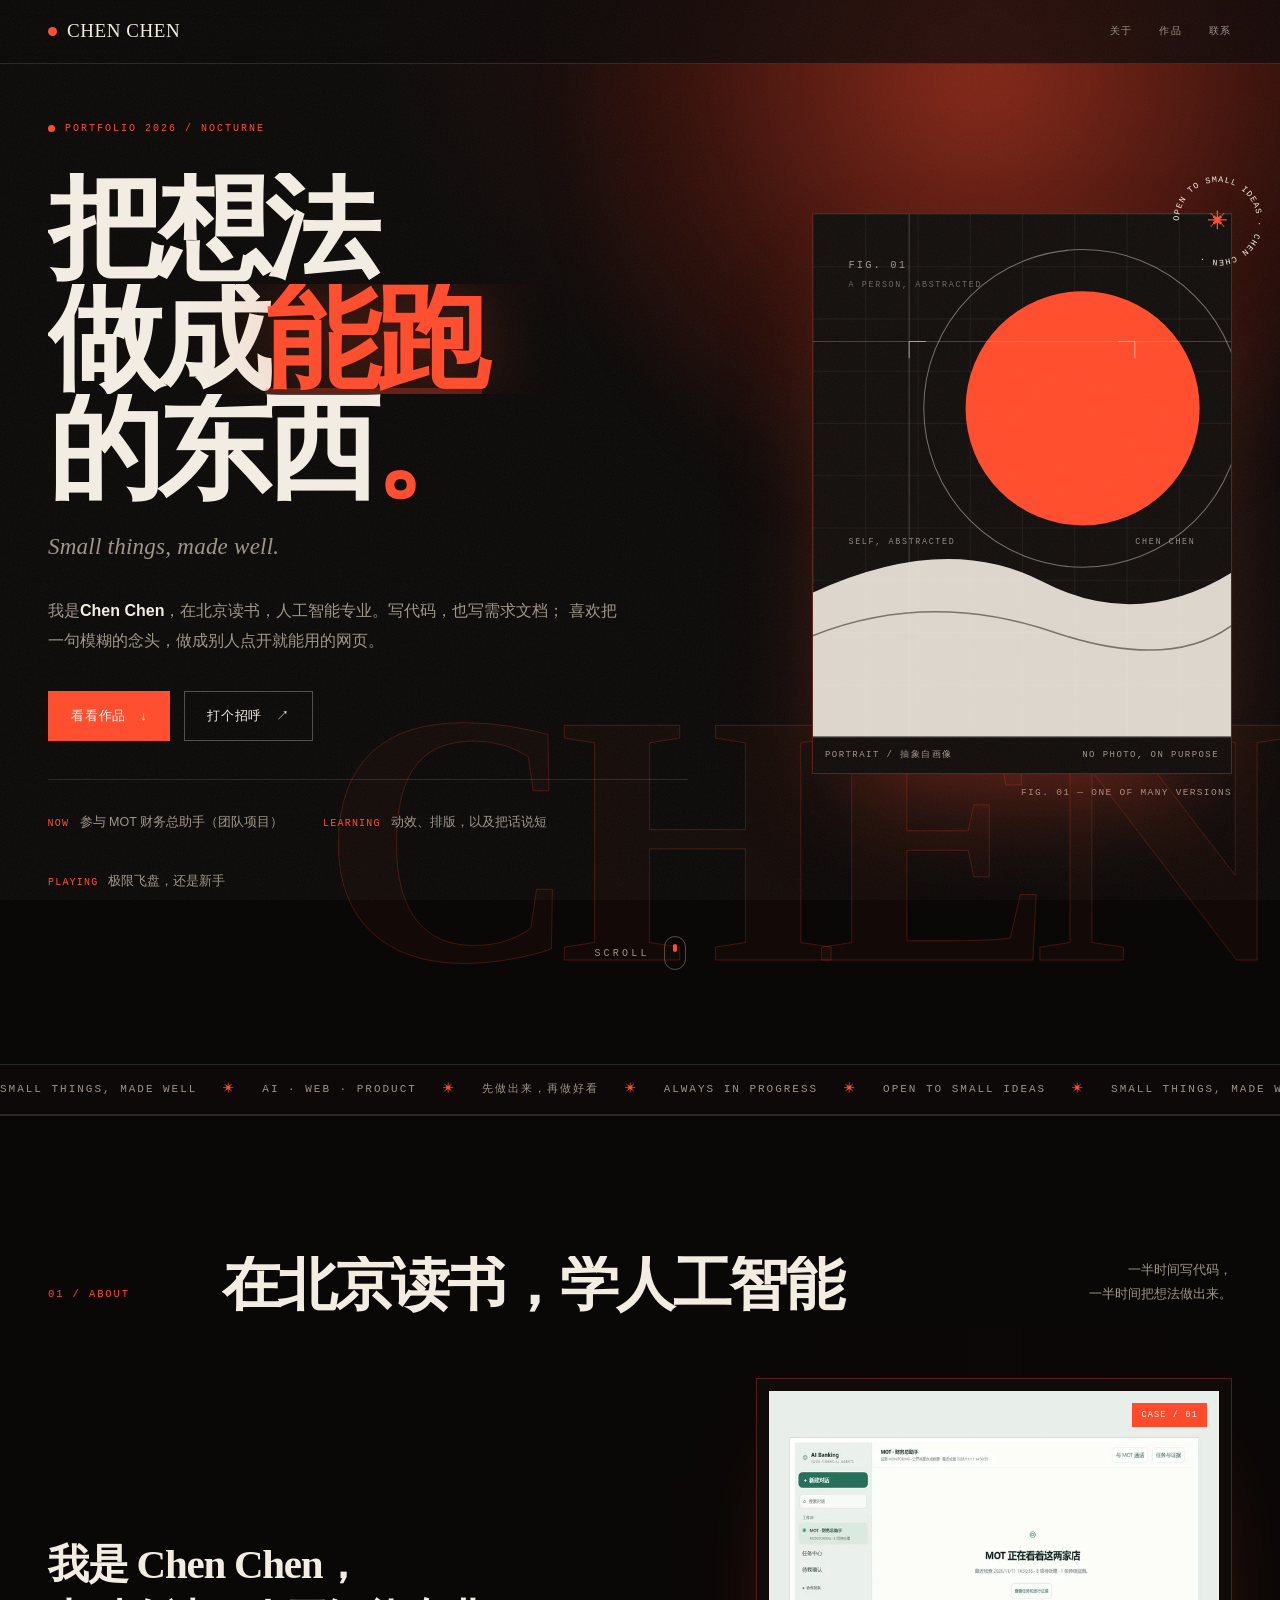
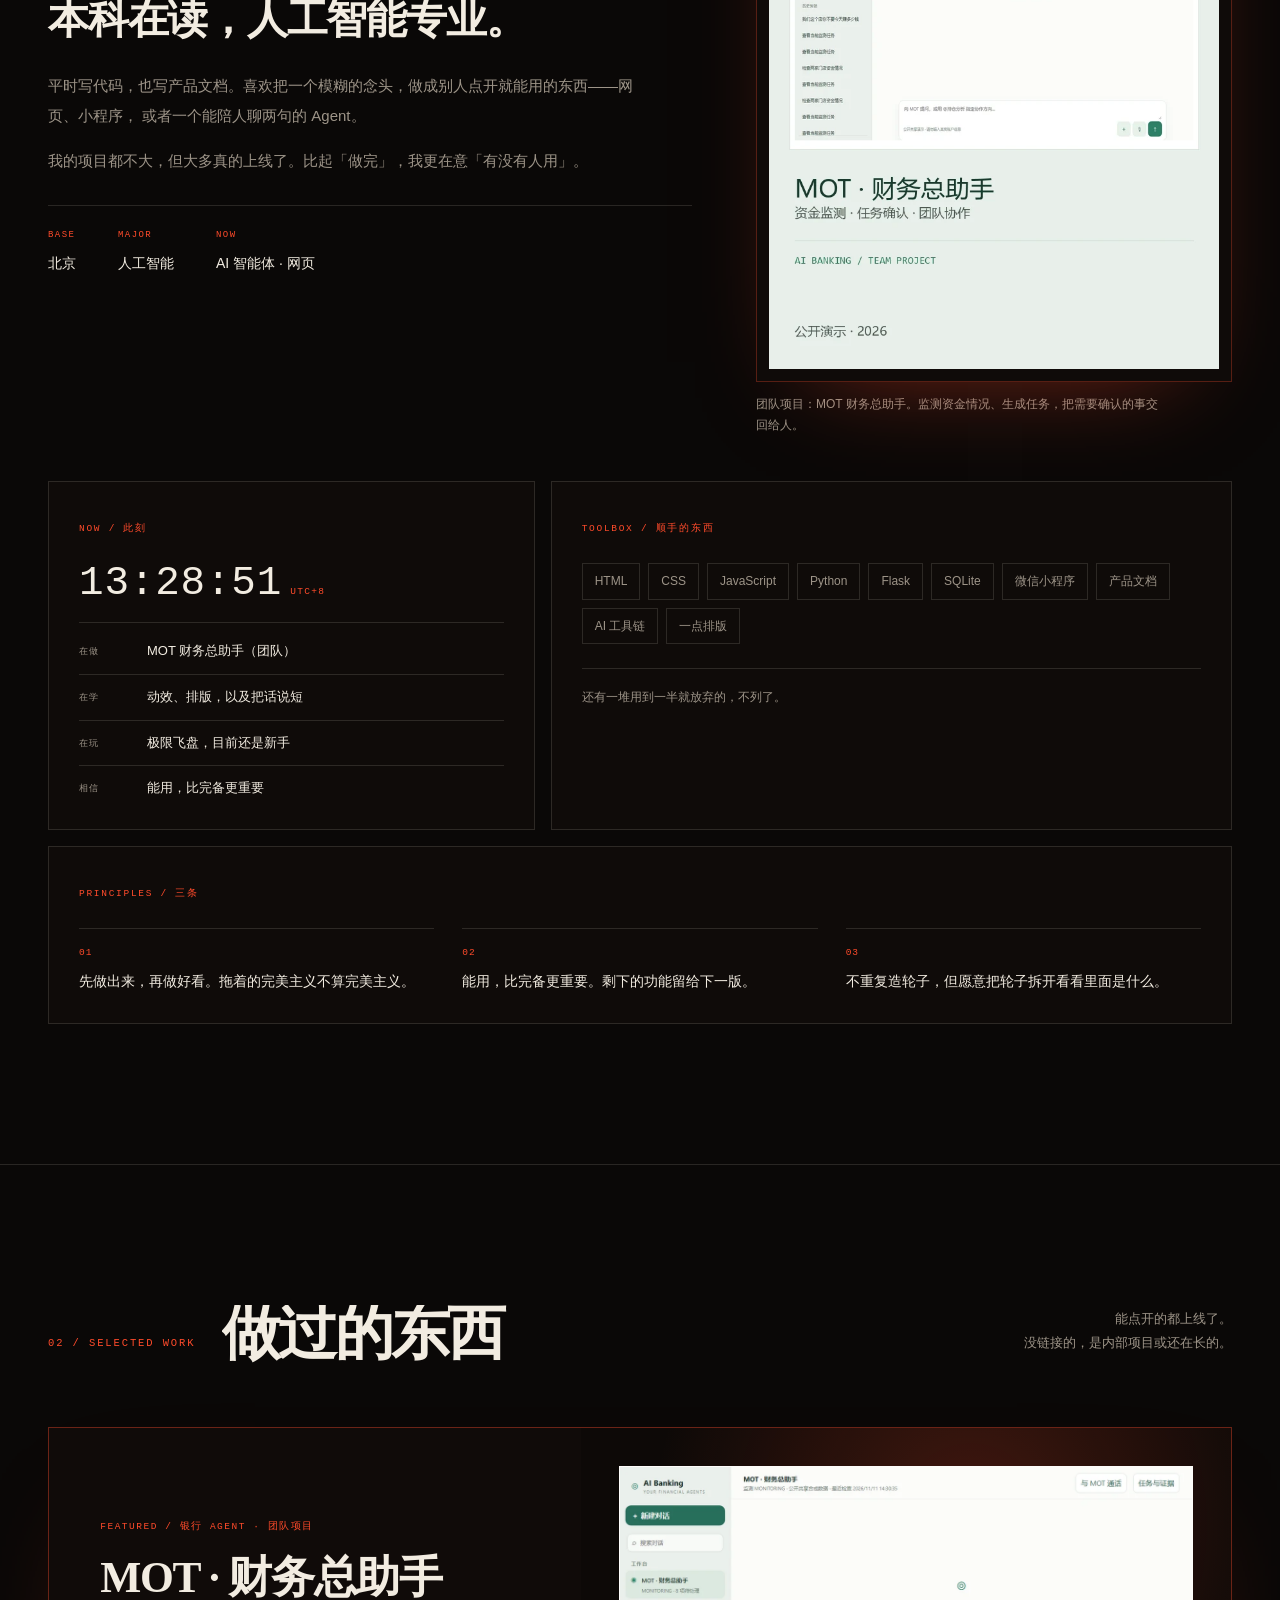
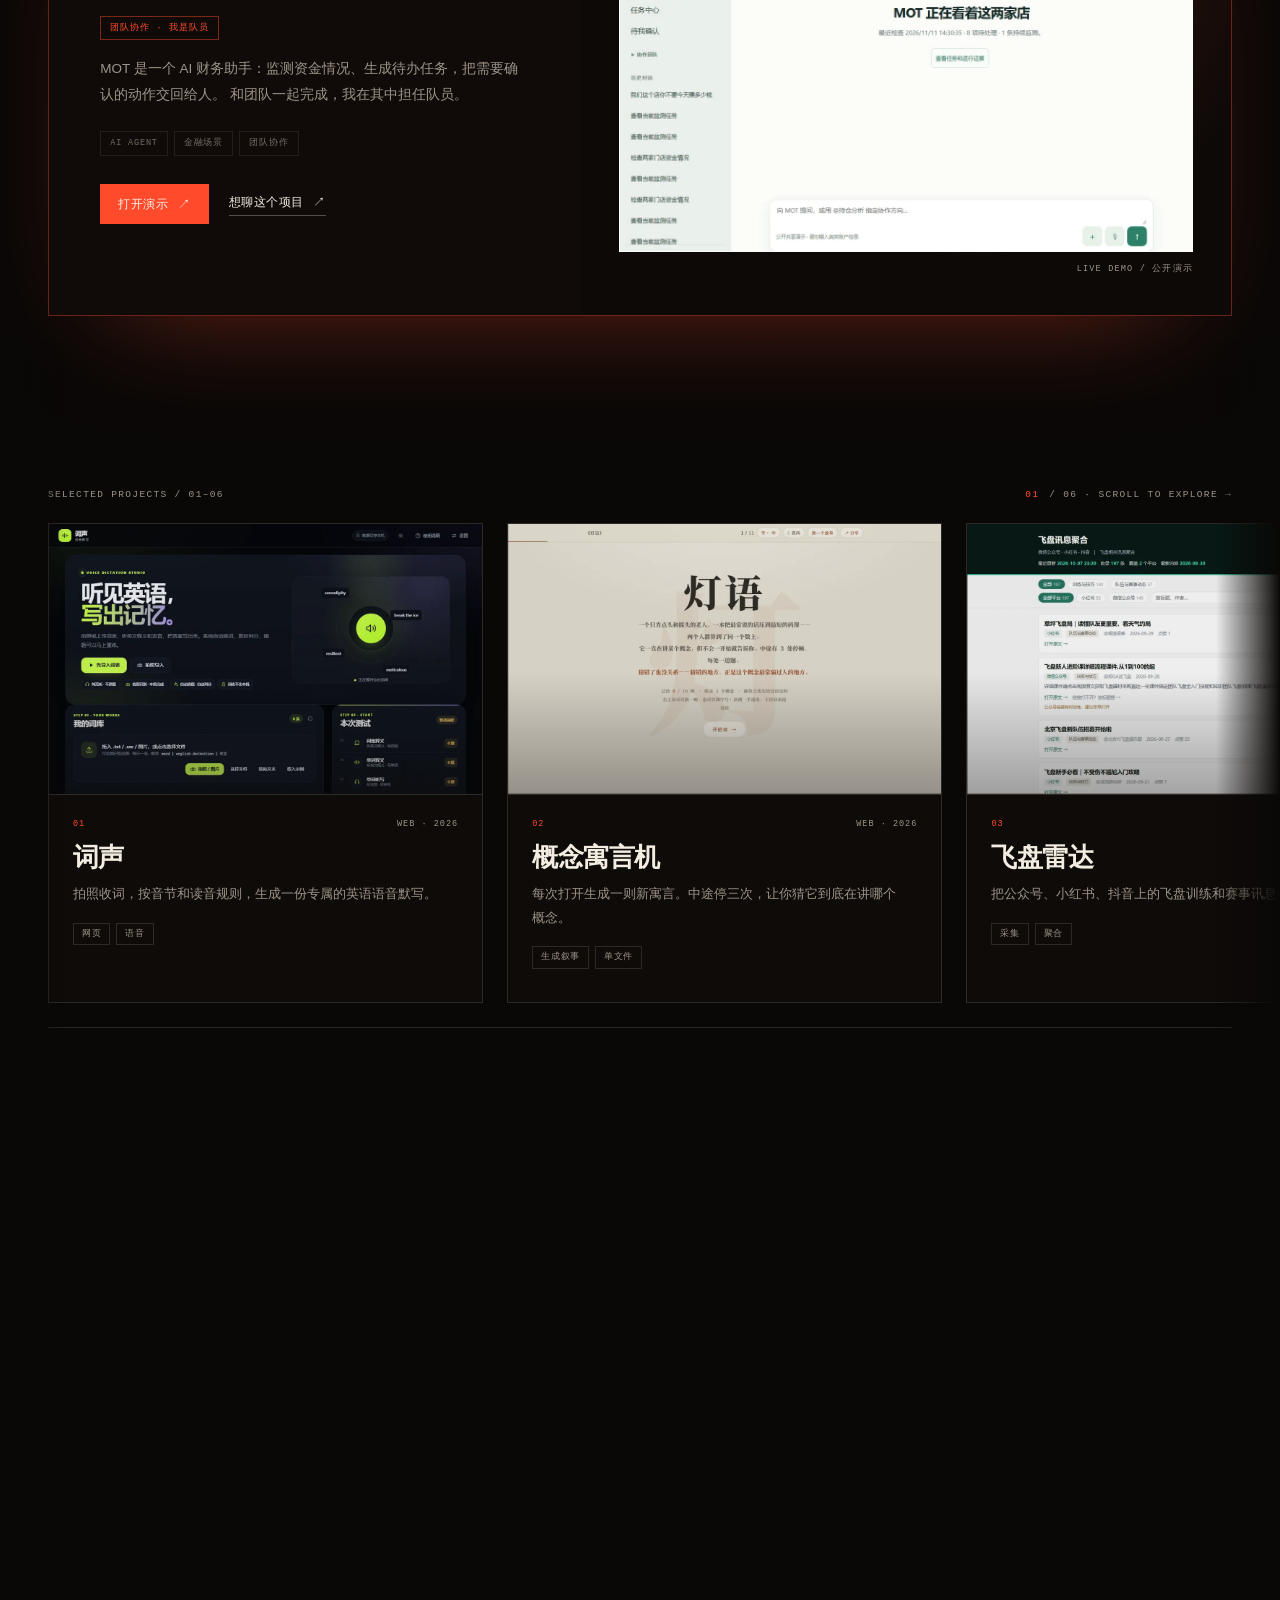
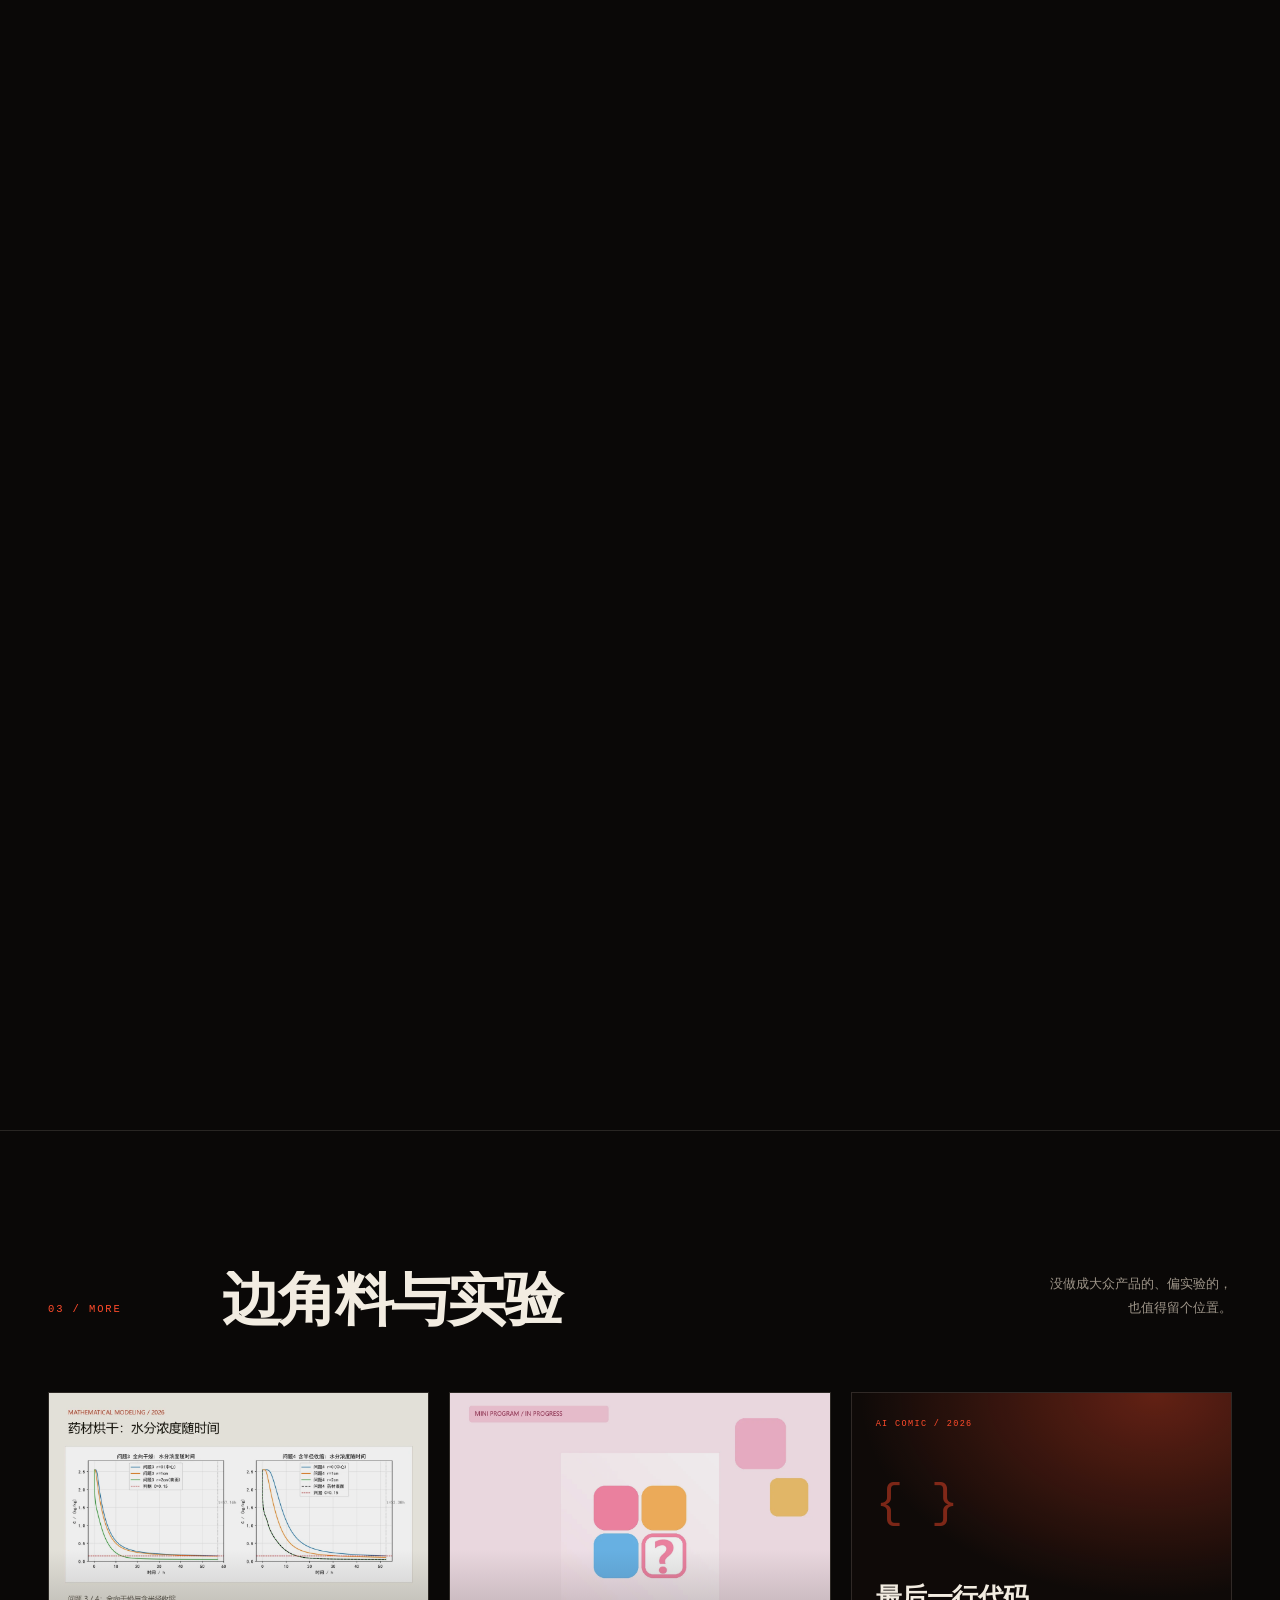
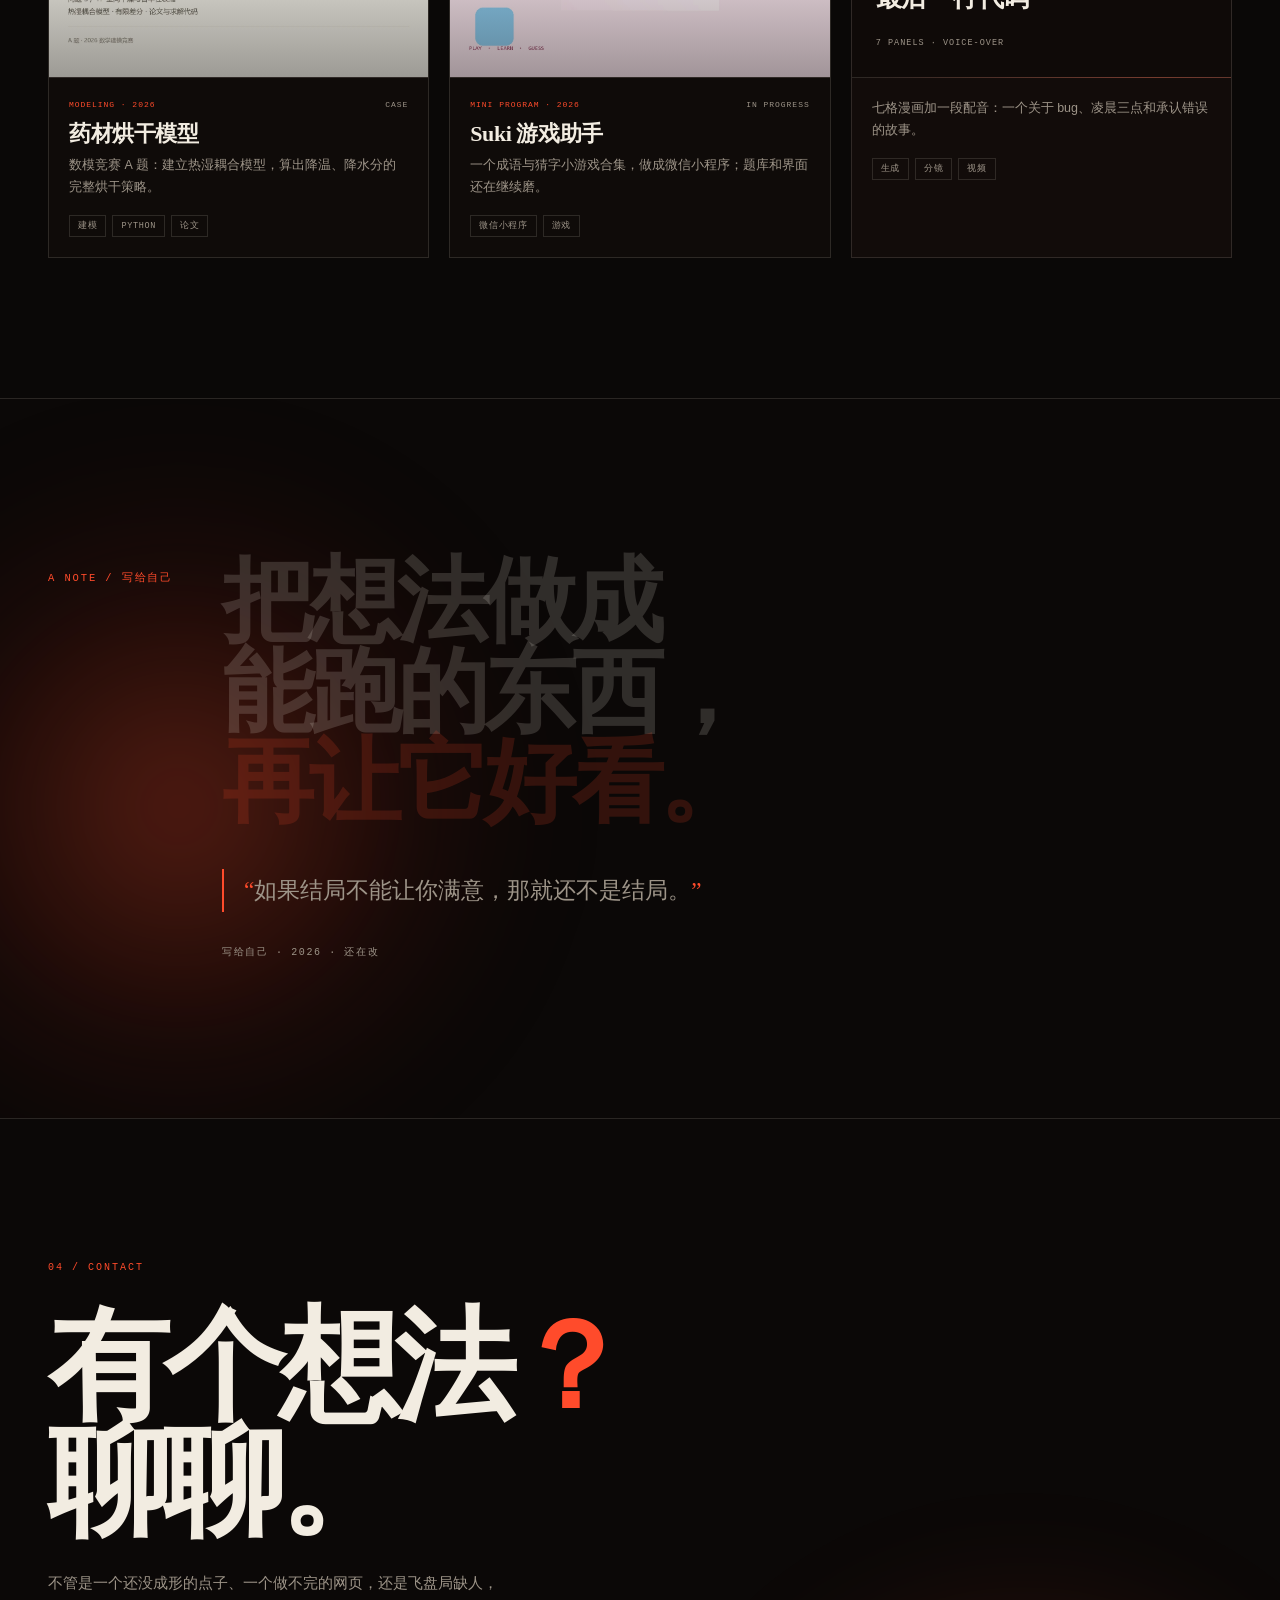
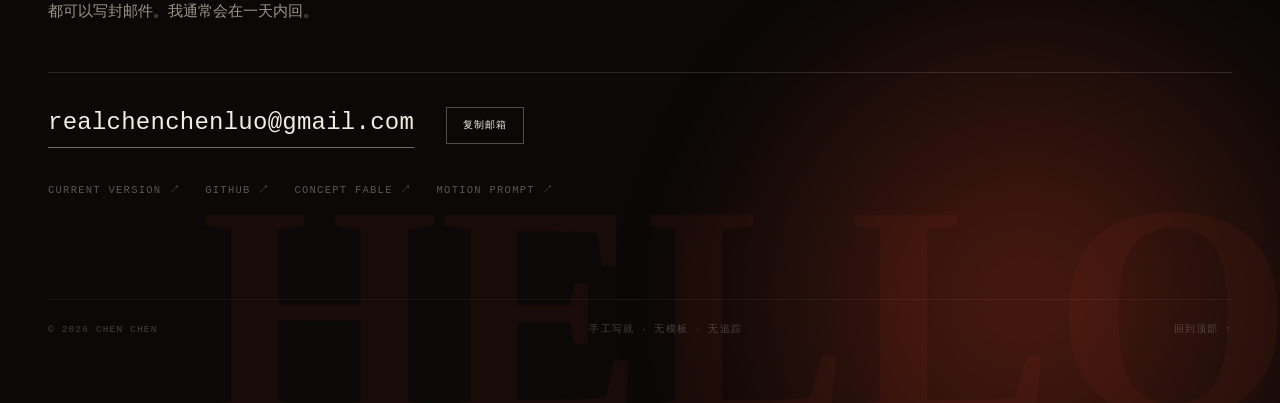
==== commit 940fbc32: "Add Signal v07 hybrid design and update major copy" ====
--- a/v06/index.html
+++ b/v06/index.html
@@ -4,11 +4,11 @@
 <meta charset="UTF-8">
 <meta name="viewport" content="width=device-width, initial-scale=1.0">
 <title>Chen Chen · 把想法做成能跑的东西</title>
-<meta name="description" content="Chen Chen 的个人主页：在北京学人工智能，写代码，也做点小东西。">
+<meta name="description" content="Chen Chen 的个人主页：在北京读人工智能专业，写代码，也做点小东西。">
 <meta name="author" content="Chen Chen">
 <meta name="robots" content="noindex">
 <meta property="og:title" content="Chen Chen · 把想法做成能跑的东西">
-<meta property="og:description" content="在北京学人工智能，做 AI 智能体、网页和一些小实验。">
+<meta property="og:description" content="在北京读人工智能专业，做 AI 智能体、网页和一些小实验。">
 <meta property="og:type" content="website">
 <link rel="icon" href="data:image/svg+xml,%3Csvg xmlns='http://www.w3.org/2000/svg' viewBox='0 0 64 64'%3E%3Crect width='64' height='64' fill='%2317160f'/%3E%3Ccircle cx='32' cy='32' r='15' fill='%23c4472d'/%3E%3C/svg%3E">
   <script>
@@ -1122,7 +1122,7 @@
           </h1>
           <p class="hero-en">Small things, made well.</p>
           <p class="hero-intro">
-            我是<strong>Chen Chen</strong>，在北京读书，专业是<span class="nw">人工智能</span>。写代码，也写需求文档；
+            我是<strong>Chen Chen</strong>，在北京读书，<span class="nw">人工智能专业</span>。写代码，也写需求文档；
             喜欢把一句模糊的念头，做成别人点开就能用的网页。
           </p>
           <div class="hero-actions">
@@ -1220,7 +1220,7 @@
 
       <div class="intro-grid">
         <div class="intro-copy reveal">
-          <p class="intro-lead">我是 Chen Chen，<br>本科在读，专业是<span class="nw">人工智能</span>。</p>
+          <p class="intro-lead">我是 Chen Chen，<br>本科在读，<span class="nw">人工智能专业</span>。</p>
           <p>
             平时写代码，也写产品文档。喜欢把一个模糊的念头，做成别人点开就能用的东西——网页、小程序，
             或者一个能陪人聊两句的 Agent。
